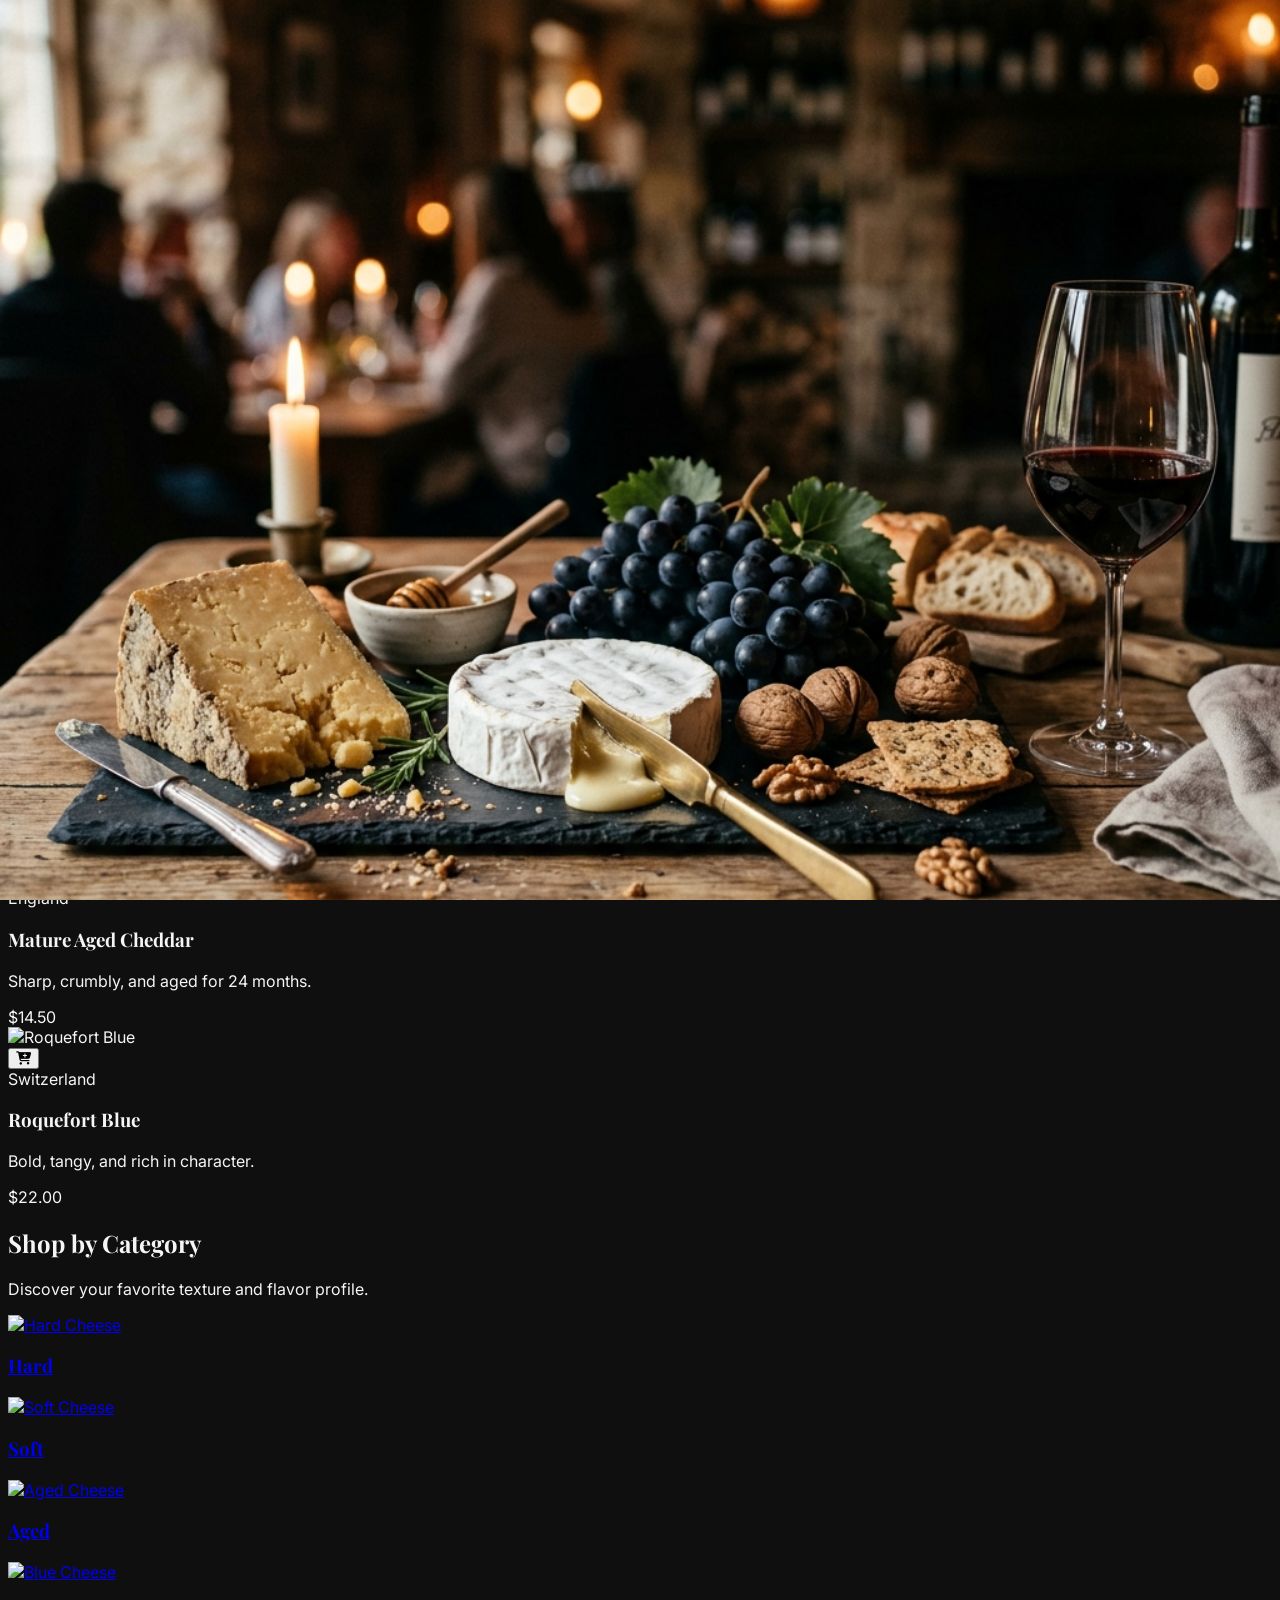
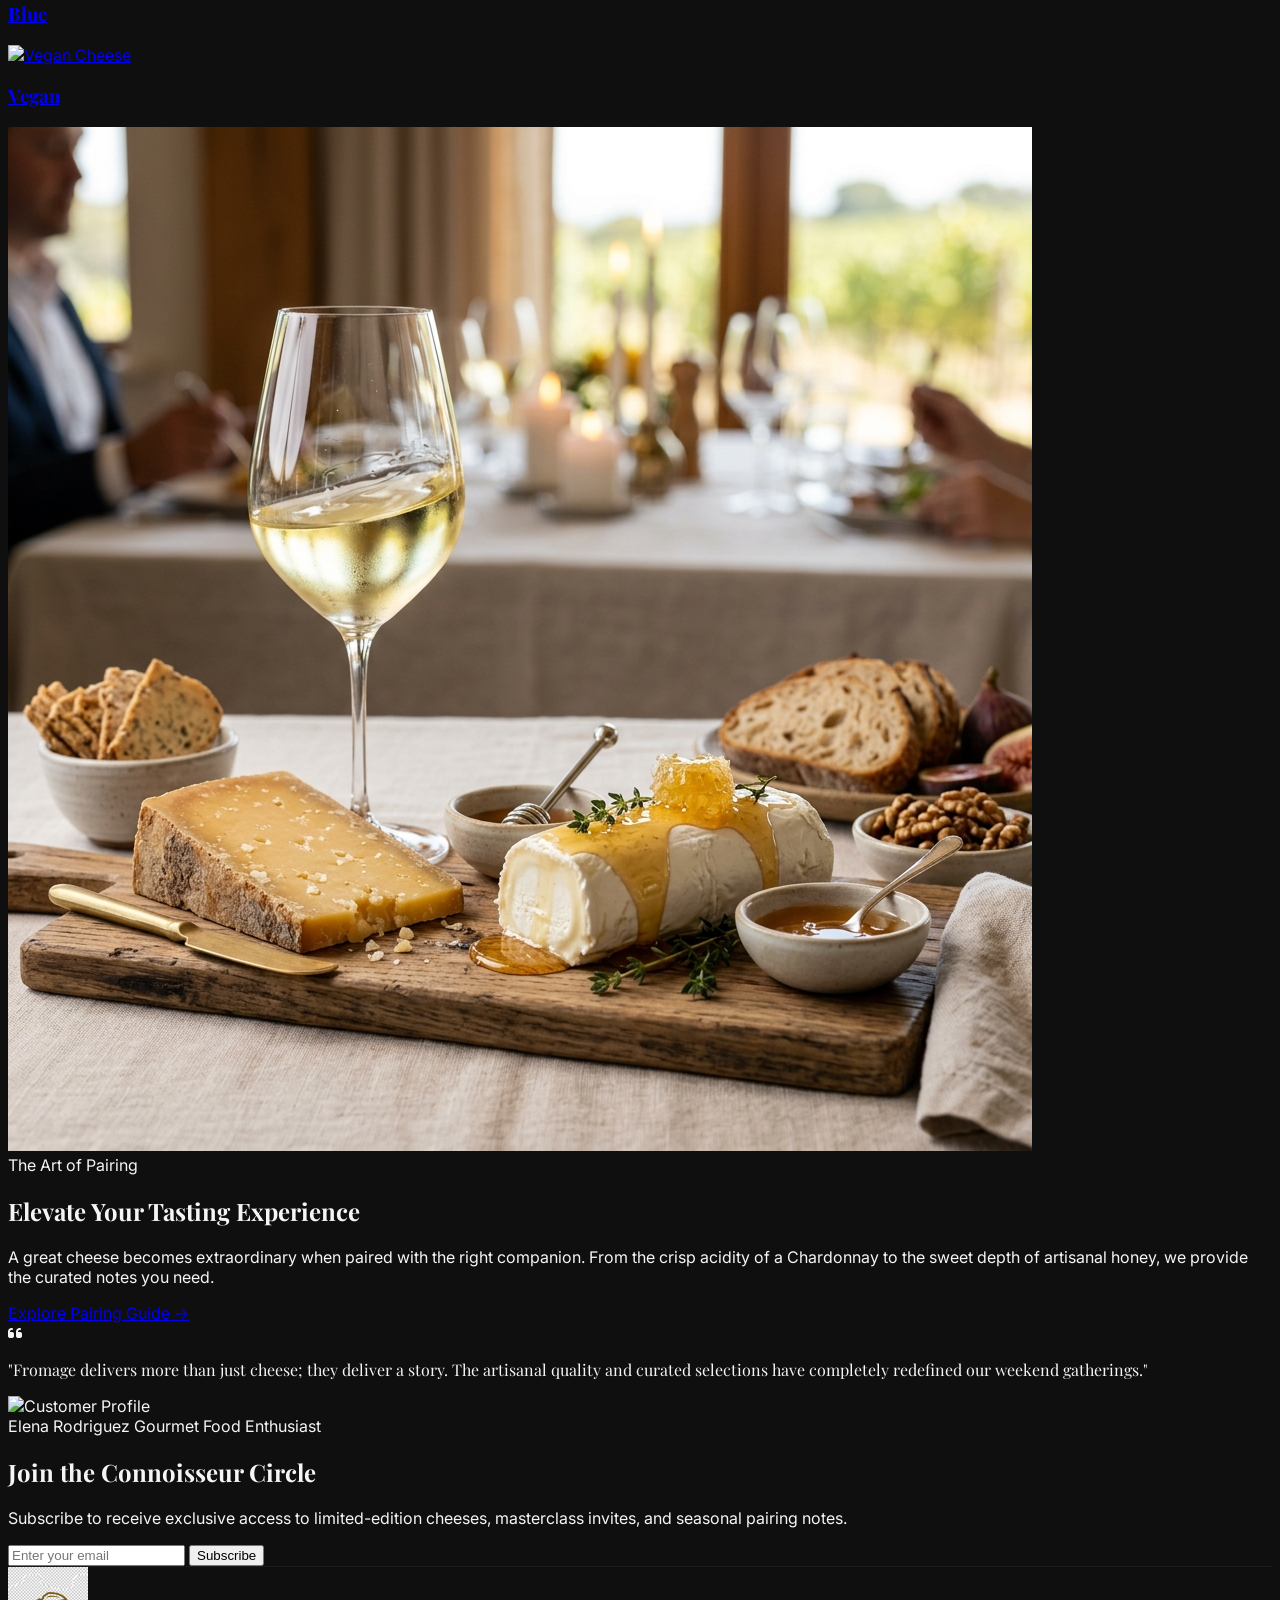
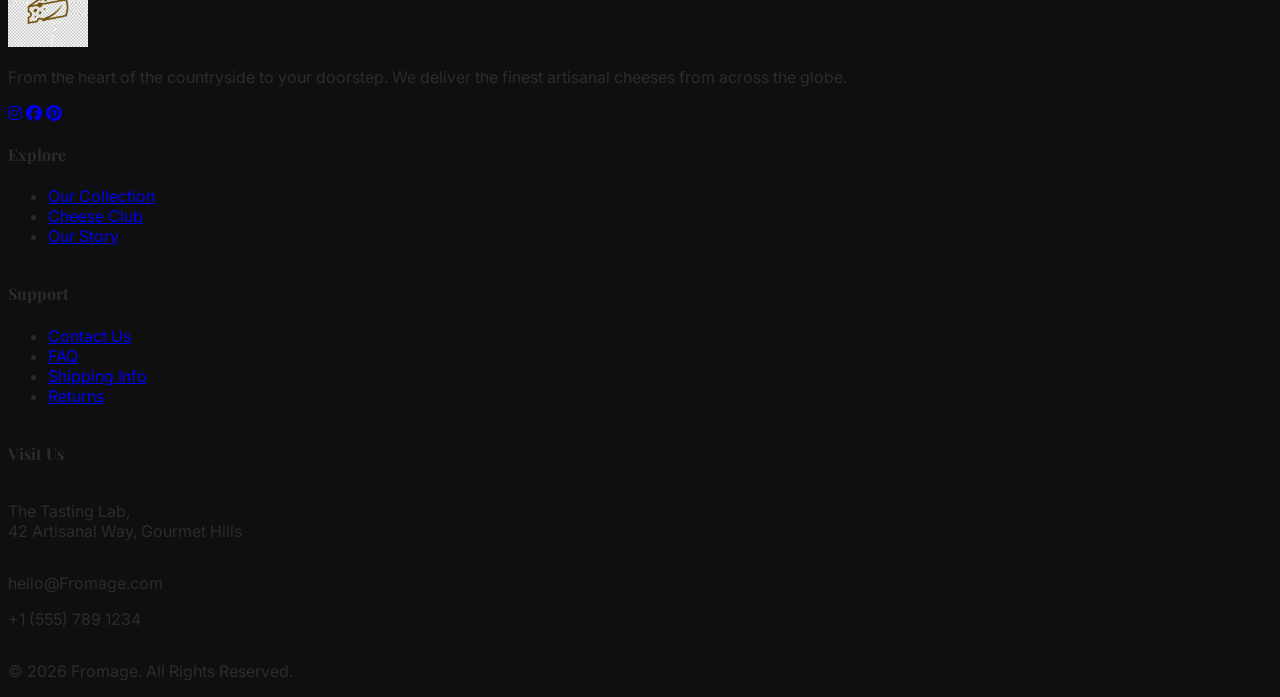
==== index.html @ 960e95ae "first commit" ====
<!DOCTYPE html>
<html lang="en" data-theme="dark" dir="ltr">

<head>
    <meta charset="UTF-8">
    <meta name="viewport" content="width=device-width, initial-scale=1.0">
    <title>Fromage | Artisanal Cheese & Curated Experience</title>
    <meta name="description"
        content="Discover the finest artisanal cheeses, curated subscriptions, and gourmet pairing guides at Fromage.">
    <!-- Tailwind CDN -->
    <script src="https://cdn.tailwindcss.com"></script>
    <script>
        tailwind.config = {
            darkMode: 'class',
            theme: {
                extend: {
                    colors: {
                        primary: '#D4A373',
                        secondary: '#F4A261',
                        accent: '#E9C46A',
                        darkBg: '#0F0F0F',
                        lightBg: '#FFF8F0',
                    }
                }
            }
        }
    </script>
    <!-- AOS Animation -->
    <link href="https://unpkg.com/aos@2.3.1/dist/aos.css" rel="stylesheet">
    <!-- Font Awesome -->
    <link rel="stylesheet" href="https://cdnjs.cloudflare.com/ajax/libs/font-awesome/6.4.0/css/all.min.css">
    <!-- Custom CSS -->
    <link rel="stylesheet" href="css/style.css">
</head>

<body class="transition-colors duration-300">

    <!-- Scroll to Top -->
    <button id="scroll-to-top" class="bg-primary text-white p-3 rounded-full shadow-lg hover-lift">
        <i class="fas fa-arrow-up"></i>
    </button>

    <!-- Header Section -->
    <header class="fixed w-full z-50 glass transition-all duration-300">
        <nav class="container mx-auto px-6 py-4 flex justify-between items-center">
            <!-- Logo -->
            <a href="index.html" class="flex items-center">
                <img src="img/icon_logo.png" alt="Fromage Logo" class="navbar-logo">
                <span class="navbar-brand-name">Fromage</span>
            </a>

            <!-- Desktop Navigation -->
            <ul id="desktop-nav"
                class="hidden lg:flex items-center space-x-8 text-sm font-medium uppercase tracking-widest">
                <li><a href="index.html" class="hover:text-primary transition-colors">Home 1</a></li>
                <li><a href="home2.html" class="hover:text-primary transition-colors">Home 2</a></li>
                <li><a href="about.html" class="hover:text-primary transition-colors">About</a></li>
                <li><a href="shop.html" class="hover:text-primary transition-colors">Shop</a></li>
                <li><a href="subscription.html" class="hover:text-primary transition-colors">Subscription</a></li>
                <li><a href="contact.html" class="hover:text-primary transition-colors">Contact</a></li>
                <li><a href="dashboard.html"
                        class="bg-primary text-white px-6 py-2 rounded-full font-bold hover:bg-primary-hover transition-all">Dashboard</a>
                </li>
            </ul>

            <!-- Icons/Toggles -->
            <div class="flex items-center space-x-6">
                <!-- RTL Toggle -->
                <button id="rtl-toggle" class="rtl-switch" title="Toggle RTL"><i class="fas fa-right-left"></i></button>

                <!-- Theme Toggle -->
                <button id="theme-toggle" class="text-xl hover:text-primary transition-colors">
                    <i class="fas fa-circle-half-stroke"></i>
                </button>

                <!-- Cart Icon -->
                <a href="cart.html" class="relative group">
                    <i class="fas fa-shopping-bag text-xl"></i>
                    <span
                        class="absolute -top-2 -right-2 bg-primary text-white text-[10px] w-4 h-4 flex items-center justify-center rounded-full">3</span>
                </a>

                <!-- Sign Up Button -->
                <a href="signup.html" class="hidden lg:block bg-primary text-white px-6 py-2 rounded-full font-bold hover:bg-primary-hover transition-all text-sm">Sign Up</a>

                <!-- Hamburger Menu (Tablet & Mobile) -->
                <button id="menu-btn" class="lg:hidden text-2xl">
                    <i class="fas fa-bars"></i>
                </button>
            </div>
        </nav>

        <!-- Mobile Menu (Drawer) -->
        <div id="mobile-menu"
            class="hidden lg:hidden fixed inset-y-0 right-0 w-64 glass z-50 p-10 flex flex-col space-y-6">
            <a href="index.html" class="text-lg font-medium hover:text-primary border-b border-white/10 pb-2">Home 1</a>
            <a href="home2.html" class="text-lg font-medium hover:text-primary border-b border-white/10 pb-2">Home 2</a>
            <a href="about.html" class="text-lg font-medium hover:text-primary border-b border-white/10 pb-2">About</a>
            <a href="shop.html" class="text-lg font-medium hover:text-primary border-b border-white/10 pb-2">Shop</a>
            <a href="subscription.html"
                class="text-lg font-medium hover:text-primary border-b border-white/10 pb-2">Subscription</a>
            <a href="dashboard.html"
                class="text-lg font-medium hover:text-primary border-b border-white/10 pb-2">Dashboard</a>
            <a href="contact.html"
                class="text-lg font-medium hover:text-primary border-b border-white/10 pb-2">Contact</a>
            <a href="login.html"
                class="text-lg font-medium hover:text-primary border-b border-white/10 pb-2">Account</a>
        </div>
    </header>

    <!-- Hero Section -->
    <section class="relative h-[110vh] flex items-center justify-center overflow-hidden">
        <div class="hero-slider absolute inset-0 z-0">
            <div class="hero-slide active" style="background-image: url('img/hero1.png');"></div>
            <div class="hero-slide" style="background-image: url('img/hero2.png');"></div>
            <div class="hero-slide" style="background-image: url('img/hero3.png');"></div>

            <div class="absolute inset-0 bg-black/40 z-10"></div>
            <div class="absolute inset-0 bg-gradient-to-b from-black/60 to-transparent z-20"></div>
        </div>

        <div class="container mx-auto px-6 relative z-10 text-center" data-aos="fade-up">
            <span class="text-primary uppercase tracking-[0.4em] font-bold mb-4 block">Gourmet Selection</span>
            <h1 class="text-5xl md:text-8xl font-serif font-bold text-white mb-6 leading-tight">Crafted
                Cheese.<br>Curated Experience.</h1>
            <p class="text-lg md:text-2xl text-gray-300 max-w-2xl mx-auto mb-10 italic">
                From the lush pastures of artisanal farms to your table. Experience cheese like never before.
            </p>
            <div class="flex flex-col sm:flex-row justify-center items-center space-y-4 sm:space-y-0 sm:space-x-6">
                <a href="shop.html"
                    class="bg-primary hover:bg-primary-hover text-white px-12 py-4 rounded-full font-bold transition-all hover-lift w-full sm:w-auto shadow-2xl">Shop
                    Collection</a>
                <a href="#featured"
                    class="border border-white/30 hover:bg-white/10 text-white px-12 py-4 rounded-full font-bold backdrop-blur-md transition-all hover-lift w-full sm:w-auto">Explore
                    Cheeses</a>
            </div>
        </div>
    </section>

    <!-- Featured Section -->
    <section id="featured" class="py-24">
        <div class="container mx-auto px-6">
            <div class="flex flex-col md:flex-row justify-between items-end mb-12" data-aos="fade-up">
                <div>
                    <h2 class="text-4xl md:text-5xl font-serif font-bold mb-4">The Selection</h2>
                    <p class="text-gray-400 max-w-md">Our master cheesemakers' top recommendations for this season.</p>
                </div>
                <a href="shop.html" class="text-primary font-bold hover:underline mt-4 md:mt-0">View all items →</a>
            </div>

            <div class="grid grid-cols-1 md:grid-cols-2 lg:grid-cols-3 gap-10">
                <!-- Card 1 -->
                <div class="group" data-aos="fade-up" data-aos-delay="100">
                    <div class="relative overflow-hidden rounded-2xl aspect-[4/5] mb-6 img-zoom">
                        <img src="https://images.pexels.com/photos/6660064/pexels-photo-6660064.jpeg"
                            alt="Triple Cream Brie" class="w-full h-full object-cover">
                        <div
                            class="absolute top-4 left-4 bg-primary text-white text-xs font-bold px-3 py-1 rounded-full">
                            New</div>
                        <div
                            class="absolute bottom-4 right-4 translate-y-20 opacity-0 group-hover:translate-y-0 group-hover:opacity-100 transition-all">
                            <button
                                class="bg-white text-darkBg p-4 rounded-full hover:bg-primary hover:text-white transition-colors">
                                <i class="fas fa-cart-plus"></i>
                            </button>
                        </div>
                    </div>
                    <div>
                        <span class="text-primary text-sm font-semibold uppercase tracking-widest">France</span>
                        <h3 class="text-xl font-serif font-bold mt-1">Triple Cream Brie</h3>
                        <p class="text-gray-500 text-sm mb-4">Buttery, velvety, and incredibly smooth.</p>
                        <span class="text-2xl font-bold text-primary">$18.00</span>
                    </div>
                </div>

                <!-- Card 2 -->
                <div class="group" data-aos="fade-up" data-aos-delay="200">
                    <div class="relative overflow-hidden rounded-2xl aspect-[4/5] mb-6 img-zoom">
                        <img src="https://images.pexels.com/photos/36791070/pexels-photo-36791070.jpeg"
                            alt="Mature Aged Cheddar" class="w-full h-full object-cover">
                        <div
                            class="absolute bottom-4 right-4 translate-y-20 opacity-0 group-hover:translate-y-0 group-hover:opacity-100 transition-all">
                            <button
                                class="bg-white text-darkBg p-4 rounded-full hover:bg-primary hover:text-white transition-colors">
                                <i class="fas fa-cart-plus"></i>
                            </button>
                        </div>
                    </div>
                    <div>
                        <span class="text-primary text-sm font-semibold uppercase tracking-widest">England</span>
                        <h3 class="text-xl font-serif font-bold mt-1">Mature Aged Cheddar</h3>
                        <p class="text-gray-500 text-sm mb-4">Sharp, crumbly, and aged for 24 months.</p>
                        <span class="text-2xl font-bold text-primary">$14.50</span>
                    </div>
                </div>

                <!-- Card 3 -->
                <div class="group" data-aos="fade-up" data-aos-delay="300">
                    <div class="relative overflow-hidden rounded-2xl aspect-[4/5] mb-6 img-zoom">
                        <img src="https://images.pexels.com/photos/4187779/pexels-photo-4187779.jpeg"
                            alt="Roquefort Blue" class="w-full h-full object-cover">
                        <div
                            class="absolute bottom-4 right-4 translate-y-20 opacity-0 group-hover:translate-y-0 group-hover:opacity-100 transition-all">
                            <button
                                class="bg-white text-darkBg p-4 rounded-full hover:bg-primary hover:text-white transition-colors">
                                <i class="fas fa-cart-plus"></i>
                            </button>
                        </div>
                    </div>
                    <div>
                        <span class="text-primary text-sm font-semibold uppercase tracking-widest">Switzerland</span>
                        <h3 class="text-xl font-serif font-bold mt-1">Roquefort Blue</h3>
                        <p class="text-gray-500 text-sm mb-4">Bold, tangy, and rich in character.</p>
                        <span class="text-2xl font-bold text-primary">$22.00</span>
                    </div>
                </div>
            </div>
        </div>
    </section>

    <!-- Categories Section -->
    <section class="py-24 bg-white/5">
        <div class="container mx-auto px-6 text-center mb-16" data-aos="fade-up">
            <h2 class="text-4xl md:text-5xl font-serif font-bold mb-4">Shop by Category</h2>
            <p class="text-gray-400">Discover your favorite texture and flavor profile.</p>
        </div>

        <div class="grid grid-cols-2 md:grid-cols-3 lg:grid-cols-5 gap-4 px-4">
            <a href="shop.html?cat=hard" class="group relative block aspect-[3/4] overflow-hidden rounded-xl"
                data-aos="zoom-in" data-aos-delay="100">
                <img src="https://images.pexels.com/photos/9494774/pexels-photo-9494774.jpeg" alt="Hard Cheese"
                    class="w-full h-full object-cover transition-transform duration-700 group-hover:scale-110">
                <div
                    class="absolute inset-0 bg-black/40 group-hover:bg-black/20 transition-all flex items-center justify-center">
                    <h3 class="text-white text-2xl font-serif font-bold">Hard</h3>
                </div>
            </a>
            <a href="shop.html?cat=soft" class="group relative block aspect-[3/4] overflow-hidden rounded-xl"
                data-aos="zoom-in" data-aos-delay="200">
                <img src="https://images.pexels.com/photos/33729074/pexels-photo-33729074.jpeg" alt="Soft Cheese"
                    class="w-full h-full object-cover transition-transform duration-700 group-hover:scale-110">
                <div
                    class="absolute inset-0 bg-black/40 group-hover:bg-black/20 transition-all flex items-center justify-center">
                    <h3 class="text-white text-2xl font-serif font-bold">Soft</h3>
                </div>
            </a>
            <a href="shop.html?cat=aged" class="group relative block aspect-[3/4] overflow-hidden rounded-xl"
                data-aos="zoom-in" data-aos-delay="300">
                <img src="https://images.pexels.com/photos/5472002/pexels-photo-5472002.jpeg" alt="Aged Cheese"
                    class="w-full h-full object-cover transition-transform duration-700 group-hover:scale-110">
                <div
                    class="absolute inset-0 bg-black/40 group-hover:bg-black/20 transition-all flex items-center justify-center">
                    <h3 class="text-white text-2xl font-serif font-bold">Aged</h3>
                </div>
            </a>
            <a href="shop.html?cat=blue" class="group relative block aspect-[3/4] overflow-hidden rounded-xl"
                data-aos="zoom-in" data-aos-delay="400">
                <img src="https://images.pexels.com/photos/4109943/pexels-photo-4109943.jpeg" alt="Blue Cheese"
                    class="w-full h-full object-cover transition-transform duration-700 group-hover:scale-110">
                <div
                    class="absolute inset-0 bg-black/40 group-hover:bg-black/20 transition-all flex items-center justify-center">
                    <h3 class="text-white text-2xl font-serif font-bold">Blue</h3>
                </div>
            </a>
            <a href="shop.html?cat=vegan" class="group relative block aspect-[3/4] overflow-hidden rounded-xl"
                data-aos="zoom-in" data-aos-delay="500">
                <img src="https://images.pexels.com/photos/4109958/pexels-photo-4109958.jpeg" alt="Vegan Cheese"
                    class="w-full h-full object-cover transition-transform duration-700 group-hover:scale-110">
                <div
                    class="absolute inset-0 bg-black/40 group-hover:bg-black/20 transition-all flex items-center justify-center">
                    <h3 class="text-white text-2xl font-serif font-bold">Vegan</h3>
                </div>
            </a>
        </div>
    </section>

    <!-- Featured Pairings Section -->
    <section class="py-32 overflow-hidden bg-darkBg">
        <div class="container mx-auto px-6">
            <div class="flex flex-col lg:flex-row items-center gap-16">
                <div class="w-full lg:w-1/2 order-2 lg:order-1" data-aos="fade-right">
                    <img src="img/pairing.png" alt="Wine and Cheese Pairing" class="rounded-3xl shadow-2xl hover-lift">
                </div>
                <div class="w-full lg:w-1/2 order-1 lg:order-2" data-aos="fade-left">
                    <span class="text-primary uppercase tracking-[0.4em] font-bold mb-4 block">The Art of Pairing</span>
                    <h2 class="text-4xl md:text-6xl font-serif font-bold mb-8 leading-tight">Elevate Your Tasting
                        Experience</h2>
                    <p class="text-gray-400 text-lg mb-10 italic">A great cheese becomes extraordinary when paired with
                        the right companion. From the crisp acidity of a Chardonnay to the sweet depth of artisanal
                        honey, we provide the curated notes you need.</p>
                    <a href="blog.html"
                        class="inline-block border-b-2 border-primary pb-2 text-primary font-bold hover:tracking-widest transition-all">Explore
                        Pairing Guide →</a>
                </div>
            </div>
        </div>
    </section>

    <!-- Testimonials Section -->
    <section class="py-24 bg-white/5">
        <div class="container mx-auto px-6 text-center">
            <div class="max-w-4xl mx-auto" data-aos="fade-up">
                <i class="fas fa-quote-left text-primary text-5xl mb-8"></i>
                <p class="text-2xl md:text-4xl font-serif italic mb-10 leading-relaxed">
                    "Fromage delivers more than just cheese; they deliver a story. The artisanal quality and curated
                    selections have completely redefined our weekend gatherings."
                </p>
                <div class="flex flex-col items-center">
                    <div class="w-16 h-16 rounded-full overflow-hidden mb-4 border-2 border-primary">
                        <img src="https://images.unsplash.com/photo-1580489944761-15a19d654956?q=80&w=1961&auto=format&fit=crop"
                            alt="Customer Profile">
                    </div>
                    <span class="font-bold text-lg uppercase tracking-widest text-primary">Elena Rodriguez</span>
                    <span class="text-gray-500 text-sm">Gourmet Food Enthusiast</span>
                </div>
            </div>
        </div>
    </section>

    <!-- Newsletter Section -->
    <section class="py-32 relative overflow-hidden">
        <div class="absolute inset-0 bg-primary/10"></div>
        <div class="container mx-auto px-6 relative z-10 text-center" data-aos="zoom-in">
            <h2 class="text-4xl md:text-5xl font-serif font-bold mb-6">Join the Connoisseur Circle</h2>
            <p class="text-gray-400 mb-10 max-w-xl mx-auto">Subscribe to receive exclusive access to limited-edition
                cheeses, masterclass invites, and seasonal pairing notes.</p>
            <form class="flex flex-col sm:flex-row gap-4 max-w-md mx-auto">
                <input type="email" placeholder="Enter your email"
                    class="flex-grow bg-white/5 border border-white/20 rounded-full px-8 py-4 outline-none focus:border-primary transition-colors">
                <button type="submit"
                    class="bg-primary hover:bg-primary-hover text-white px-10 py-4 rounded-full font-bold transition-all hover-lift">Subscribe</button>
            </form>
        </div>
    </section>

    <!-- Footer -->
    <footer class="py-20 text-current">
        <div class="container mx-auto px-6 text-current">
            <div class="grid grid-cols-1 md:grid-cols-2 lg:grid-cols-4 gap-12 mb-20 text-center lg:text-left">
                <div class="flex flex-col items-center lg:items-start text-left">
                    <div class="mb-6">
                        <img src="img/icon_logo.png" alt="Fromage Logo" class="footer-logo mb-0">
                    </div>
                    <p class="text-gray-400 mb-8 max-w-sm">From the heart of the countryside to your doorstep. We
                        deliver the finest artisanal cheeses from across the globe.</p>
                    <div class="flex justify-center lg:justify-start space-x-6 text-xl">
                        <a href="#" class="hover:text-primary transition-colors"><i class="fab fa-instagram"></i></a>
                        <a href="#" class="hover:text-primary transition-colors"><i class="fab fa-facebook"></i></a>
                        <a href="#" class="hover:text-primary transition-colors"><i class="fab fa-pinterest"></i></a>
                    </div>
                </div>
                <div>
                    <h4 class="font-bold uppercase tracking-widest mb-6">Explore</h4>
                    <ul class="space-y-4 text-gray-400">
                        <li><a href="shop.html" class="hover:text-primary transition-colors">Our Collection</a></li>
                        <li><a href="subscription.html" class="hover:text-primary transition-colors">Cheese Club</a>
                        </li>
                        <li><a href="about.html" class="hover:text-primary transition-colors">Our Story</a></li>
                    </ul>
                </div>
                <div>
                    <h4 class="font-bold uppercase tracking-widest mb-6">Support</h4>
                    <ul class="space-y-4 text-gray-400">
                        <li><a href="contact.html" class="hover:text-primary transition-colors">Contact Us</a></li>
                        <li><a href="contact.html#faq" class="hover:text-primary transition-colors">FAQ</a></li>
                        <li><a href="#" class="hover:text-primary transition-colors">Shipping Info</a></li>
                        <li><a href="#" class="hover:text-primary transition-colors">Returns</a></li>
                    </ul>
                </div>
                <div>
                    <h4 class="font-bold uppercase tracking-widest mb-6">Visit Us</h4>
                    <p class="text-gray-400 mb-4 italic">The Tasting Lab,<br>42 Artisanal Way, Gourmet Hills</p>
                    <p class="text-primary font-bold">hello@Fromage.com</p>
                    <p class="text-gray-400">+1 (555) 789 1234</p>
                </div>
            </div>
            <div
                class="border-t border-white/5 pt-10 flex flex-col md:flex-row justify-between items-center text-sm text-gray-500 text-center">
                <p>&copy; 2026 Fromage. All Rights Reserved.</p>
            </div>
        </div>
    </footer>

    <!-- Scripts -->
    <script src="https://unpkg.com/aos@2.3.1/dist/aos.js"></script>
    <script src="js/script.js"></script>
</body>

</html>
---- css/style.css ----
@import url('https://fonts.googleapis.com/css2?family=Inter:wght@300;400;500;600;700&family=Playfair+Display:ital,wght@0,400;0,500;0,600;0,700;1,400&display=swap');

:root {
    --primary: #D4A373;
    --primary-hover: #C19262;
    --secondary: #F4A261;
    --accent: #E9C46A;
    --bg-light: #FFF8F0;
    --bg-dark: #0F0F0F;
    --card-light: #FFFFFF;
    --card-dark: #1C1C1C;
    --text-light: #2C2C2C;
    --text-dark: #F5F5F5;
    --transition: all 0.3s cubic-bezier(0.4, 0, 0.2, 1);
}

[data-theme="dark"] {
    --bg-current: var(--bg-dark);
    --card-current: var(--card-dark);
    --text-current: var(--text-dark);
}

[data-theme="light"] {
    --bg-current: var(--bg-light);
    --card-current: var(--card-light);
    --text-current: var(--text-light);
}

body {
    font-family: 'Inter', sans-serif;
    background-color: var(--bg-current);
    color: var(--text-current);
    transition: var(--transition);
    overflow-x: hidden;
}

h1, h2, h3, h4, .font-serif {
    font-family: 'Playfair Display', serif;
}

/* Glassmorphism Classes */
.glass {
    background: rgba(255, 255, 255, 0.05);
    backdrop-filter: blur(8px);
    -webkit-backdrop-filter: blur(8px);
    border: 1px solid rgba(255, 255, 255, 0.1);
}

[data-theme="light"] .glass {
    background: rgba(255, 248, 240, 0.7);
    border: 1px solid rgba(212, 163, 115, 0.2);
}

/* RTL Support */
[dir="rtl"] {
    direction: rtl;
    text-align: right;
}

/* Animations & Transitions */
.hover-lift {
    transition: var(--transition);
}
.hover-lift:hover {
    transform: translateY(-8px);
    box-shadow: 0 10px 30px -10px rgba(212, 163, 115, 0.3);
}

.img-zoom {
    overflow: hidden;
}
.img-zoom img {
    transition: transform 0.6s ease;
}
.img-zoom:hover img {
    transform: scale(1.1);
}

/* Custom Scrollbar */
::-webkit-scrollbar {
    width: 8px;
}
::-webkit-scrollbar-track {
    background: var(--bg-current);
}
::-webkit-scrollbar-thumb {
    background: var(--primary);
    border-radius: 4px;
}

/* Scroll to top */
#scroll-to-top {
    position: fixed;
    bottom: 20px;
    right: 20px;
    opacity: 0;
    visibility: hidden;
    transition: var(--transition);
    z-index: 50;
}
#scroll-to-top.show {
    opacity: 1;
    visibility: visible;
}

/* Sub-nav mobile logic */
@media (max-width: 1024px) {
    #desktop-nav {
        display: none;
    }
}

/* RTL Specific Switcher */
.rtl-switch {
    width: 40px;
    height: 40px;
    display: flex;
    align-items: center;
    justify-content: center;
    border-radius: 50%;
    background: rgba(255, 255, 255, 0.05);
    border: 1px solid rgba(255, 255, 255, 0.1);
    color: var(--text-current);
    cursor: pointer;
    transition: var(--transition);
}
.rtl-switch:hover {
    border-color: var(--primary);
    color: var(--primary);
    background: rgba(212, 163, 115, 0.1);
}

/* Overlay for Mobile Menu */
.mobile-overlay {
    position: fixed;
    top: 0;
    left: 0;
    width: 100%;
    height: 100%;
    background: rgba(0,0,0,0.5);
    display: none;
    z-index: 40;
}
.mobile-overlay.active {
    display: block;
}


/* Logo Styling */
.navbar-logo, .footer-logo {
    height: 65px;
    width: auto;
    object-fit: contain;
}

/* Brand Name Styling */
.navbar-brand-name {
    font-family: 'Playfair Display', serif;
    font-weight: 700; /* Max available weight for Playfair Display */
    color: var(--primary);
    font-size: 1.8rem;
    margin-left: 0.75rem;
    letter-spacing: 0.01em;
    display: inline-block;
    transition: var(--transition);
}

@media (max-width: 640px) {
    .navbar-brand-name {
        font-size: 1.4rem;
        margin-left: 0.5rem;
    }
}

.footer-logo {
    height: 80px;
}

/* Global Alignment Fixes */
.grid-balance {
    display: flex;
    flex-direction: column;
    height: 100%;
}

.grid-balance > *:last-child {
    margin-top: auto;
}

/* Theme-Aware Footer */
footer {
    transition: var(--transition);
}

footer .grid > div {
    display: flex !important;
    flex-direction: column !important;
    height: 100% !important;
}

footer .grid > div > *:last-child {
    margin-top: auto !important;
}

[data-theme="light"] footer {
    background-color: #F9F4EF !important;
    color: #1A1A1A !important;
    border-top: 1px solid rgba(0,0,0,0.05) !important;
}

[data-theme="light"] footer p,
[data-theme="light"] footer a {
    color: #4A4A4A !important;
}

[data-theme="light"] footer a:hover {
    color: var(--primary) !important;
}

[data-theme="dark"] footer {
    background-color: var(--bg-dark) !important;
    color: var(--text-light) !important;
    border-top: 1px solid rgba(255,255,255,0.05) !important;
}


/* Hero Slider Styling */
.hero-slider {
    width: 100%;
    height: 100%;
}

.hero-slide {
    position: absolute;
    inset: 0;
    background-size: cover;
    background-position: center;
    background-repeat: no-repeat;
    opacity: 0;
    transition: opacity 1.5s ease-in-out, transform 8s linear;
    transform: scale(1.1);
}

.hero-slide.active {
    opacity: 1;
    transform: scale(1);
    z-index: 1;
}

@media (max-width: 768px) {
    .hero-slide {
        background-attachment: scroll; /* Fix for some mobile issues */
    }
}
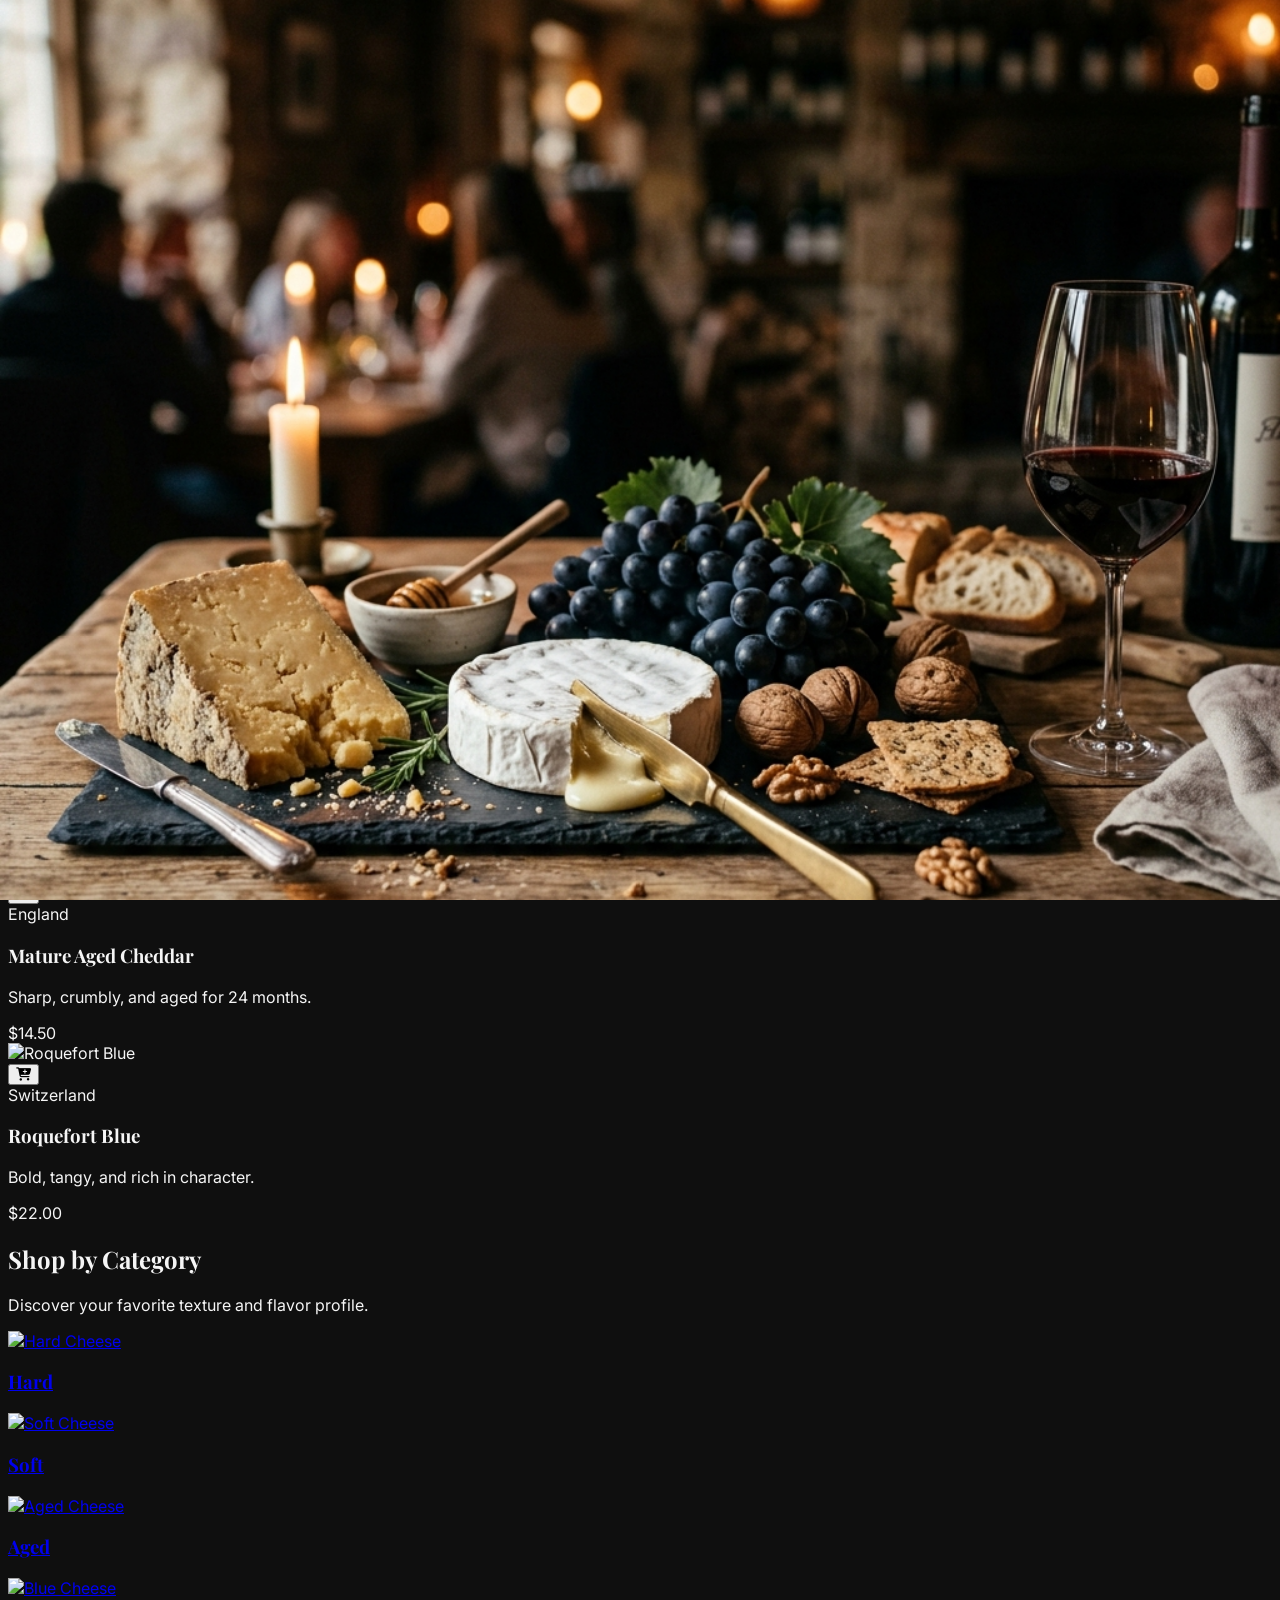
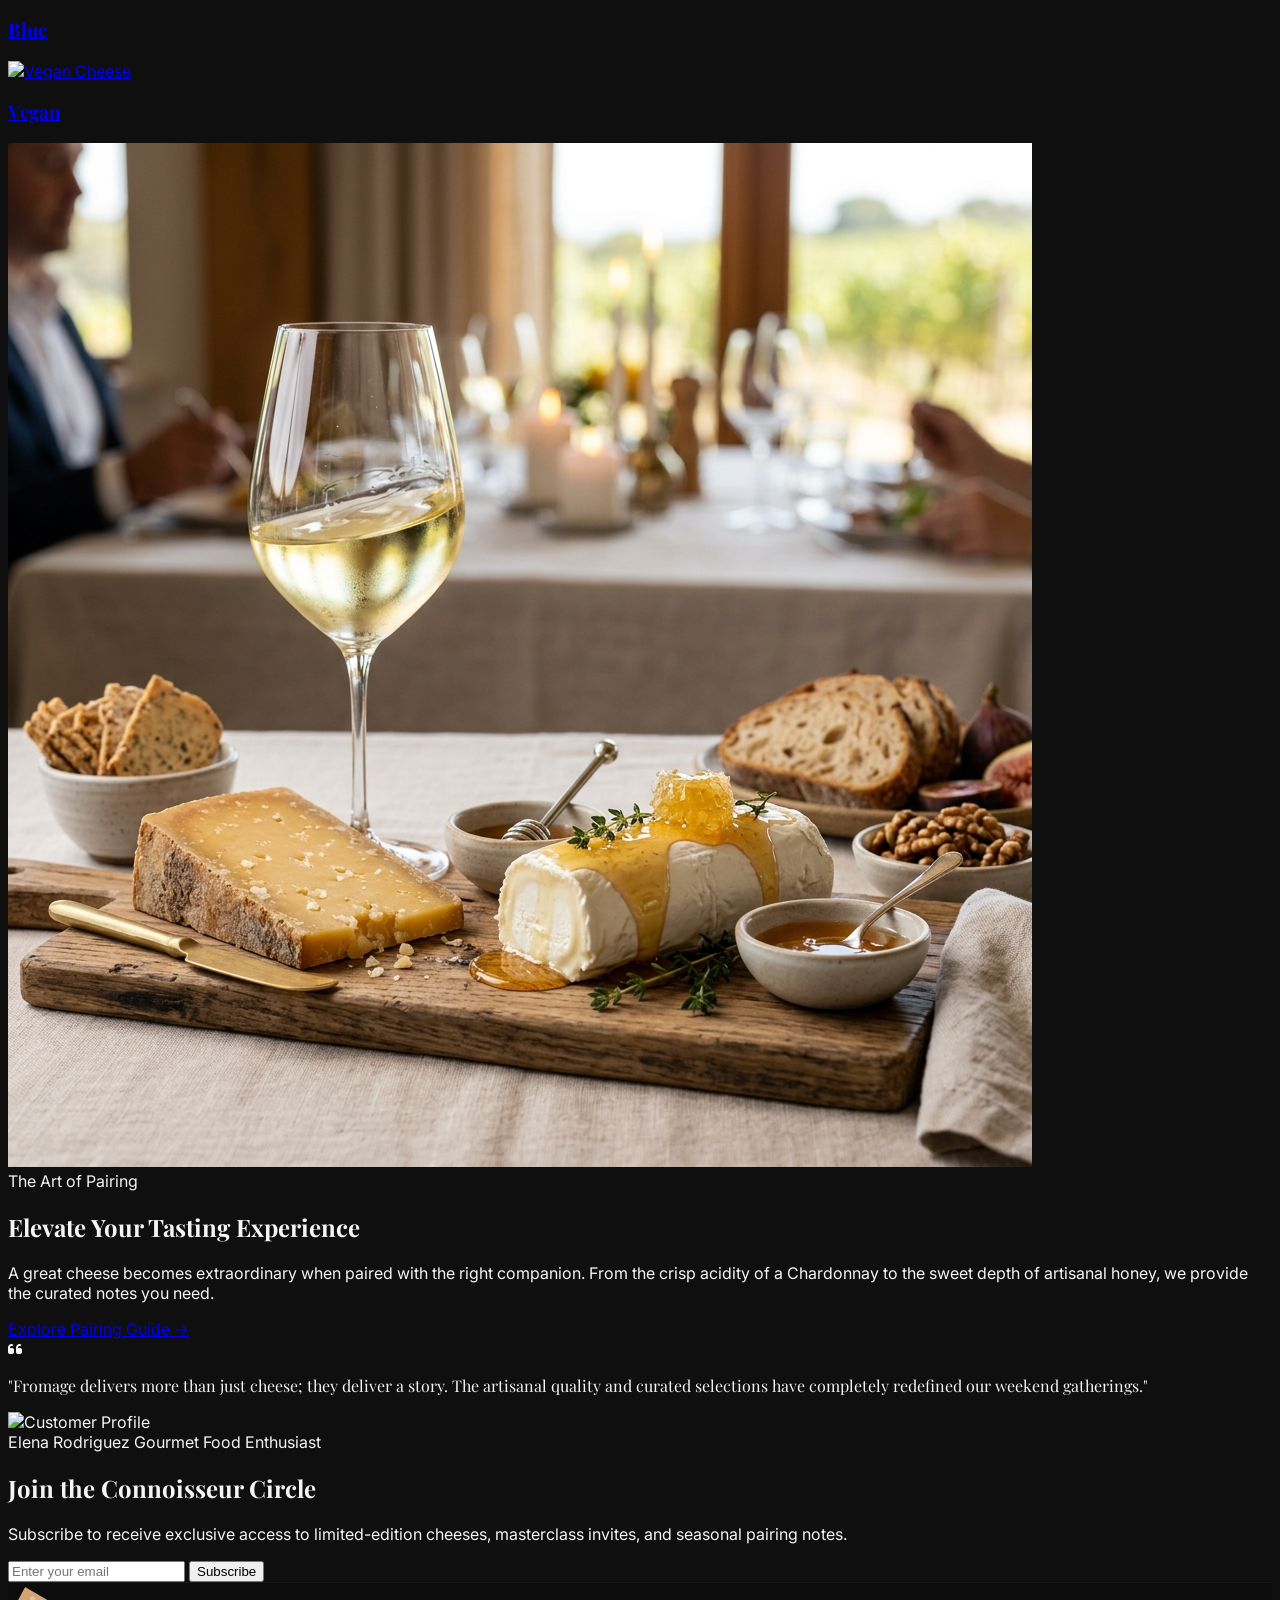
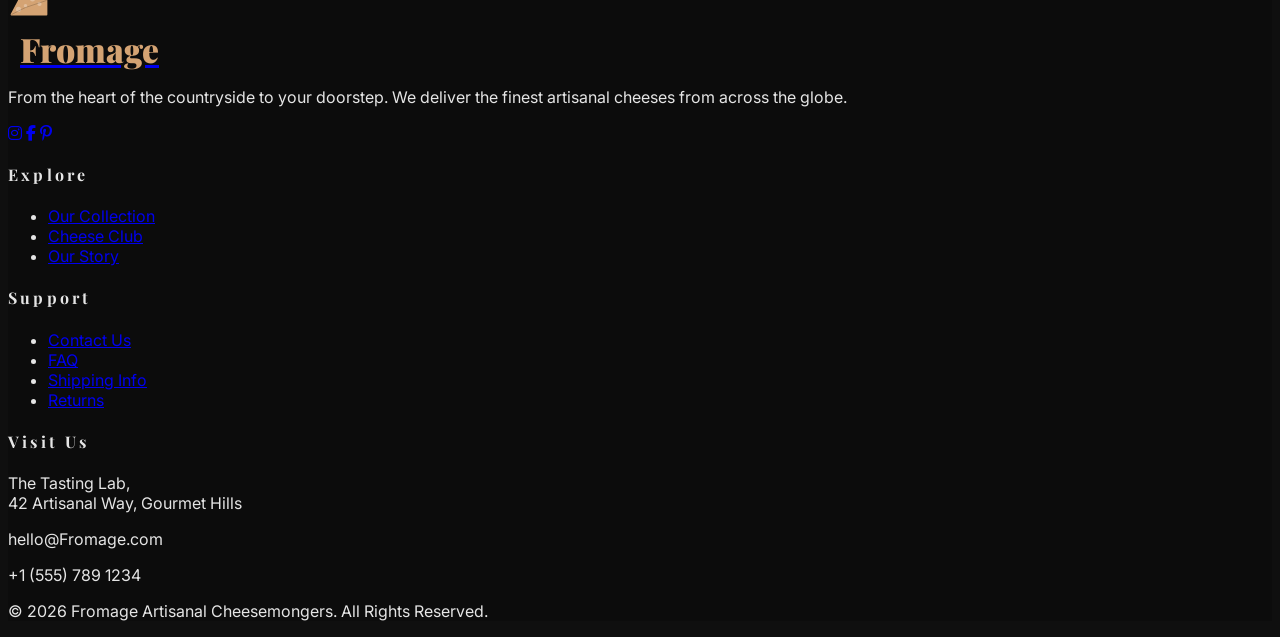
==== commit 8b83bad4: "changes" ====
--- a/index.html
+++ b/index.html
@@ -29,6 +29,8 @@
     <link href="https://unpkg.com/aos@2.3.1/dist/aos.css" rel="stylesheet">
     <!-- Font Awesome -->
     <link rel="stylesheet" href="https://cdnjs.cloudflare.com/ajax/libs/font-awesome/6.4.0/css/all.min.css">
+    <!-- Favicon -->
+    <link rel="icon" type="image/png" href="img/logo_primary.svg">
     <!-- Custom CSS -->
     <link rel="stylesheet" href="css/style.css">
 </head>
@@ -42,17 +44,17 @@
 
     <!-- Header Section -->
     <header class="fixed w-full z-50 glass transition-all duration-300">
-        <nav class="container mx-auto px-6 py-4 flex justify-between items-center">
+        <nav class="container mx-auto px-6 py-3 flex justify-between items-center">
             <!-- Logo -->
-            <a href="index.html" class="flex items-center">
-                <img src="img/icon_logo.png" alt="Fromage Logo" class="navbar-logo">
-                <span class="navbar-brand-name">Fromage</span>
-            </a>
+            <a href="index.html" class="flex items-center group">
+                                <img src="img/logo_primary.svg" alt="Fromage Logo" class="navbar-logo">
+                                <span class="navbar-brand-name">Fromage</span>
+                            </a>
 
             <!-- Desktop Navigation -->
             <ul id="desktop-nav"
                 class="hidden lg:flex items-center space-x-8 text-sm font-medium uppercase tracking-widest">
-                <li><a href="index.html" class="hover:text-primary transition-colors">Home 1</a></li>
+                <li><a href="index.html" class="nav-link-active hover:text-primary transition-colors">Home 1</a></li>
                 <li><a href="home2.html" class="hover:text-primary transition-colors">Home 2</a></li>
                 <li><a href="about.html" class="hover:text-primary transition-colors">About</a></li>
                 <li><a href="shop.html" class="hover:text-primary transition-colors">Shop</a></li>
@@ -109,7 +111,7 @@
     </header>
 
     <!-- Hero Section -->
-    <section class="relative h-[110vh] flex items-center justify-center overflow-hidden">
+    <section class="relative h-[100vh] flex items-center justify-center overflow-hidden">
         <div class="hero-slider absolute inset-0 z-0">
             <div class="hero-slide active" style="background-image: url('img/hero1.png');"></div>
             <div class="hero-slide" style="background-image: url('img/hero2.png');"></div>
@@ -121,9 +123,9 @@
 
         <div class="container mx-auto px-6 relative z-10 text-center" data-aos="fade-up">
             <span class="text-primary uppercase tracking-[0.4em] font-bold mb-4 block">Gourmet Selection</span>
-            <h1 class="text-5xl md:text-8xl font-serif font-bold text-white mb-6 leading-tight">Crafted
+            <h1 class="text-5xl md:text-8xl font-serif font-bold text-white mb-4 leading-tight">Crafted
                 Cheese.<br>Curated Experience.</h1>
-            <p class="text-lg md:text-2xl text-gray-300 max-w-2xl mx-auto mb-10 italic">
+            <p class="text-lg md:text-2xl text-gray-300 max-w-2xl mx-auto mb-6 italic">
                 From the lush pastures of artisanal farms to your table. Experience cheese like never before.
             </p>
             <div class="flex flex-col sm:flex-row justify-center items-center space-y-4 sm:space-y-0 sm:space-x-6">
@@ -138,9 +140,9 @@
     </section>
 
     <!-- Featured Section -->
-    <section id="featured" class="py-24">
+    <section id="featured" class="py-10">
         <div class="container mx-auto px-6">
-            <div class="flex flex-col md:flex-row justify-between items-end mb-12" data-aos="fade-up">
+            <div class="flex flex-col md:flex-row justify-between items-end mb-8" data-aos="fade-up">
                 <div>
                     <h2 class="text-4xl md:text-5xl font-serif font-bold mb-4">The Selection</h2>
                     <p class="text-gray-400 max-w-md">Our master cheesemakers' top recommendations for this season.</p>
@@ -148,10 +150,10 @@
                 <a href="shop.html" class="text-primary font-bold hover:underline mt-4 md:mt-0">View all items →</a>
             </div>
 
-            <div class="grid grid-cols-1 md:grid-cols-2 lg:grid-cols-3 gap-10">
+            <div class="grid grid-cols-1 md:grid-cols-2 lg:grid-cols-3 gap-6">
                 <!-- Card 1 -->
                 <div class="group" data-aos="fade-up" data-aos-delay="100">
-                    <div class="relative overflow-hidden rounded-2xl aspect-[4/5] mb-6 img-zoom">
+                    <div class="relative overflow-hidden rounded-2xl aspect-[4/5] mb-4 img-zoom">
                         <img src="https://images.pexels.com/photos/6660064/pexels-photo-6660064.jpeg"
                             alt="Triple Cream Brie" class="w-full h-full object-cover">
                         <div
@@ -175,7 +177,7 @@
 
                 <!-- Card 2 -->
                 <div class="group" data-aos="fade-up" data-aos-delay="200">
-                    <div class="relative overflow-hidden rounded-2xl aspect-[4/5] mb-6 img-zoom">
+                    <div class="relative overflow-hidden rounded-2xl aspect-[4/5] mb-4 img-zoom">
                         <img src="https://images.pexels.com/photos/36791070/pexels-photo-36791070.jpeg"
                             alt="Mature Aged Cheddar" class="w-full h-full object-cover">
                         <div
@@ -196,7 +198,7 @@
 
                 <!-- Card 3 -->
                 <div class="group" data-aos="fade-up" data-aos-delay="300">
-                    <div class="relative overflow-hidden rounded-2xl aspect-[4/5] mb-6 img-zoom">
+                    <div class="relative overflow-hidden rounded-2xl aspect-[4/5] mb-4 img-zoom">
                         <img src="https://images.pexels.com/photos/4187779/pexels-photo-4187779.jpeg"
                             alt="Roquefort Blue" class="w-full h-full object-cover">
                         <div
@@ -219,8 +221,8 @@
     </section>
 
     <!-- Categories Section -->
-    <section class="py-24 bg-white/5">
-        <div class="container mx-auto px-6 text-center mb-16" data-aos="fade-up">
+    <section class="py-10 bg-white/5">
+        <div class="container mx-auto px-6 text-center mb-6" data-aos="fade-up">
             <h2 class="text-4xl md:text-5xl font-serif font-bold mb-4">Shop by Category</h2>
             <p class="text-gray-400">Discover your favorite texture and flavor profile.</p>
         </div>
@@ -275,17 +277,17 @@
     </section>
 
     <!-- Featured Pairings Section -->
-    <section class="py-32 overflow-hidden bg-darkBg">
+    <section class="py-10 overflow-hidden bg-darkBg">
         <div class="container mx-auto px-6">
-            <div class="flex flex-col lg:flex-row items-center gap-16">
+            <div class="flex flex-col lg:flex-row items-center gap-10">
                 <div class="w-full lg:w-1/2 order-2 lg:order-1" data-aos="fade-right">
                     <img src="img/pairing.png" alt="Wine and Cheese Pairing" class="rounded-3xl shadow-2xl hover-lift">
                 </div>
                 <div class="w-full lg:w-1/2 order-1 lg:order-2" data-aos="fade-left">
                     <span class="text-primary uppercase tracking-[0.4em] font-bold mb-4 block">The Art of Pairing</span>
-                    <h2 class="text-4xl md:text-6xl font-serif font-bold mb-8 leading-tight">Elevate Your Tasting
+                    <h2 class="text-4xl md:text-6xl font-serif font-bold mb-4 leading-tight">Elevate Your Tasting
                         Experience</h2>
-                    <p class="text-gray-400 text-lg mb-10 italic">A great cheese becomes extraordinary when paired with
+                    <p class="text-gray-400 text-lg mb-6 italic">A great cheese becomes extraordinary when paired with
                         the right companion. From the crisp acidity of a Chardonnay to the sweet depth of artisanal
                         honey, we provide the curated notes you need.</p>
                     <a href="blog.html"
@@ -297,7 +299,7 @@
     </section>
 
     <!-- Testimonials Section -->
-    <section class="py-24 bg-white/5">
+    <section class="py-10 bg-white/5">
         <div class="container mx-auto px-6 text-center">
             <div class="max-w-4xl mx-auto" data-aos="fade-up">
                 <i class="fas fa-quote-left text-primary text-5xl mb-8"></i>
@@ -318,11 +320,11 @@
     </section>
 
     <!-- Newsletter Section -->
-    <section class="py-32 relative overflow-hidden">
+    <section class="py-10 relative overflow-hidden">
         <div class="absolute inset-0 bg-primary/10"></div>
         <div class="container mx-auto px-6 relative z-10 text-center" data-aos="zoom-in">
             <h2 class="text-4xl md:text-5xl font-serif font-bold mb-6">Join the Connoisseur Circle</h2>
-            <p class="text-gray-400 mb-10 max-w-xl mx-auto">Subscribe to receive exclusive access to limited-edition
+            <p class="text-gray-400 mb-6 max-w-xl mx-auto">Subscribe to receive exclusive access to limited-edition
                 cheeses, masterclass invites, and seasonal pairing notes.</p>
             <form class="flex flex-col sm:flex-row gap-4 max-w-md mx-auto">
                 <input type="email" placeholder="Enter your email"
@@ -333,50 +335,65 @@
         </div>
     </section>
 
-    <!-- Footer -->
-    <footer class="py-20 text-current">
-        <div class="container mx-auto px-6 text-current">
-            <div class="grid grid-cols-1 md:grid-cols-2 lg:grid-cols-4 gap-12 mb-20 text-center lg:text-left">
-                <div class="flex flex-col items-center lg:items-start text-left">
-                    <div class="mb-6">
-                        <img src="img/icon_logo.png" alt="Fromage Logo" class="footer-logo mb-0">
-                    </div>
-                    <p class="text-gray-400 mb-8 max-w-sm">From the heart of the countryside to your doorstep. We
-                        deliver the finest artisanal cheeses from across the globe.</p>
-                    <div class="flex justify-center lg:justify-start space-x-6 text-xl">
-                        <a href="#" class="hover:text-primary transition-colors"><i class="fab fa-instagram"></i></a>
-                        <a href="#" class="hover:text-primary transition-colors"><i class="fab fa-facebook"></i></a>
-                        <a href="#" class="hover:text-primary transition-colors"><i class="fab fa-pinterest"></i></a>
-                    </div>
-                </div>
-                <div>
-                    <h4 class="font-bold uppercase tracking-widest mb-6">Explore</h4>
-                    <ul class="space-y-4 text-gray-400">
-                        <li><a href="shop.html" class="hover:text-primary transition-colors">Our Collection</a></li>
-                        <li><a href="subscription.html" class="hover:text-primary transition-colors">Cheese Club</a>
-                        </li>
-                        <li><a href="about.html" class="hover:text-primary transition-colors">Our Story</a></li>
+                    <!-- Footer -->
+    <footer class="py-10 border-t border-white/5">
+        <div class="container mx-auto px-6">
+            <div class="grid grid-cols-1 md:grid-cols-2 lg:grid-cols-4 gap-12 lg:gap-16 mb-8 text-center lg:text-left items-stretch">
+                <!-- Column 1: Brand & Desc -->
+                <div class="flex flex-col h-full">
+                    <div class="mb-8">
+                        <a href="index.html" class="flex items-center group justify-center lg:justify-start">
+                            <img src="img/logo_primary.svg" alt="Fromage Logo" class="navbar-logo">
+                            <span class="navbar-brand-name">Fromage</span>
+                        </a>
+                    </div>
+                    <p class="text-gray-400 text-sm leading-relaxed max-w-xs mx-auto lg:mx-0 mb-8">
+                        From the heart of the countryside to your doorstep. We deliver the finest artisanal cheeses from across the globe.
+                    </p>
+                    <div class="flex space-x-6 text-xl justify-center lg:justify-start mt-auto pt-4">
+                        <a href="#" class="text-gray-400 hover:text-primary transition-colors hover-lift"><i class="fab fa-instagram"></i></a>
+                        <a href="#" class="text-gray-400 hover:text-primary transition-colors hover-lift"><i class="fab fa-facebook-f"></i></a>
+                        <a href="#" class="text-gray-400 hover:text-primary transition-colors hover-lift"><i class="fab fa-pinterest-p"></i></a>
+                    </div>
+                </div>
+
+                <!-- Column 2: Explore -->
+                <div class="flex flex-col h-full">
+                    <h4 class="font-bold uppercase tracking-widest mb-8 text-sm">Explore</h4>
+                    <ul class="space-y-4 text-gray-400 text-sm">
+                        <li><a href="shop.html">Our Collection</a></li>
+                        <li><a href="subscription.html">Cheese Club</a></li>
+                        <li><a href="about.html">Our Story</a></li>
                     </ul>
                 </div>
-                <div>
-                    <h4 class="font-bold uppercase tracking-widest mb-6">Support</h4>
-                    <ul class="space-y-4 text-gray-400">
-                        <li><a href="contact.html" class="hover:text-primary transition-colors">Contact Us</a></li>
-                        <li><a href="contact.html#faq" class="hover:text-primary transition-colors">FAQ</a></li>
-                        <li><a href="#" class="hover:text-primary transition-colors">Shipping Info</a></li>
-                        <li><a href="#" class="hover:text-primary transition-colors">Returns</a></li>
+
+                <!-- Column 3: Support -->
+                <div class="flex flex-col h-full">
+                    <h4 class="font-bold uppercase tracking-widest mb-8 text-sm">Support</h4>
+                    <ul class="space-y-4 text-gray-400 text-sm">
+                        <li><a href="contact.html">Contact Us</a></li>
+                        <li><a href="contact.html#faq">FAQ</a></li>
+                        <li><a href="#">Shipping Info</a></li>
+                        <li><a href="#">Returns</a></li>
                     </ul>
                 </div>
-                <div>
-                    <h4 class="font-bold uppercase tracking-widest mb-6">Visit Us</h4>
-                    <p class="text-gray-400 mb-4 italic">The Tasting Lab,<br>42 Artisanal Way, Gourmet Hills</p>
-                    <p class="text-primary font-bold">hello@Fromage.com</p>
-                    <p class="text-gray-400">+1 (555) 789 1234</p>
-                </div>
-            </div>
-            <div
-                class="border-t border-white/5 pt-10 flex flex-col md:flex-row justify-between items-center text-sm text-gray-500 text-center">
-                <p>&copy; 2026 Fromage. All Rights Reserved.</p>
+
+                <!-- Column 4: Visit Us -->
+                <div class="flex flex-col h-full">
+                    <h4 class="font-bold uppercase tracking-widest mb-8 text-sm">Visit Us</h4>
+                    <div class="space-y-4 text-gray-400 text-sm">
+                        <p class="italic leading-relaxed">The Tasting Lab,<br>42 Artisanal Way, Gourmet Hills</p>
+                    </div>
+                    <div class="mt-auto pt-4 space-y-2 text-sm">
+                        <p class="text-primary font-bold">hello@Fromage.com</p>
+                        <p class="text-gray-500 font-bold">+1 (555) 789 1234</p>
+                    </div>
+                </div>
+            </div>
+
+            <!-- Bottom Bar: Legal -->
+            <div class="border-t border-white/5 pt-10 text-center text-xs text-gray-500">
+                <p>&copy; 2026 Fromage Artisanal Cheesemongers. All Rights Reserved.</p>
             </div>
         </div>
     </footer>
@@ -388,3 +405,12 @@
 
 </html>
 
+
+
+
+
+
+
+
+
+
--- a/css/style.css
+++ b/css/style.css
@@ -148,21 +148,35 @@
 
 /* Logo Styling */
 .navbar-logo, .footer-logo {
-    height: 65px;
+    height: 42px;
     width: auto;
     object-fit: contain;
+    transition: var(--transition);
+}
+
+.flex.items-center.group:hover .navbar-logo,
+.flex.items-center.group:hover .navbar-brand-name {
+    transform: scale(1.05);
 }
 
 /* Brand Name Styling */
 .navbar-brand-name {
     font-family: 'Playfair Display', serif;
-    font-weight: 700; /* Max available weight for Playfair Display */
+    font-weight: 900;
     color: var(--primary);
-    font-size: 1.8rem;
+    font-size: 2.1rem;
+    height: 42px;
+    line-height: 1;
     margin-left: 0.75rem;
-    letter-spacing: 0.01em;
-    display: inline-block;
-    transition: var(--transition);
+    display: flex;
+    align-items: center;
+    transition: var(--transition);
+}
+
+.nav-link-active {
+    color: var(--primary) !important;
+    font-weight: 700 !important;
+    border-bottom: 2px solid var(--primary);
 }
 
 @media (max-width: 640px) {
@@ -192,35 +206,59 @@
     transition: var(--transition);
 }
 
-footer .grid > div {
-    display: flex !important;
-    flex-direction: column !important;
-    height: 100% !important;
-}
-
-footer .grid > div > *:last-child {
-    margin-top: auto !important;
-}
-
 [data-theme="light"] footer {
-    background-color: #F9F4EF !important;
-    color: #1A1A1A !important;
+    background-color: #f9f6f2 !important;
+    color: #2c2c2c !important;
     border-top: 1px solid rgba(0,0,0,0.05) !important;
+}
+
+[data-theme="light"] footer h4 {
+    color: #1a1a1a !important;
 }
 
 [data-theme="light"] footer p,
 [data-theme="light"] footer a {
-    color: #4A4A4A !important;
-}
-
-[data-theme="light"] footer a:hover {
+    color: #555555 !important;
+}
+
+[data-theme="dark"] footer {
+    background-color: #0c0c0c !important;
+    color: #e5e5e5 !important;
+    border-top: 1px solid rgba(255,255,255,0.05) !important;
+}
+
+footer h4 {
+    letter-spacing: 0.2em;
+}
+
+footer ul li a {
+    position: relative;
+    display: inline-block;
+    transition: var(--transition);
+}
+
+footer ul li a::after {
+    content: '';
+    position: absolute;
+    bottom: -2px;
+    left: 0;
+    width: 0;
+    height: 1px;
+    background: var(--primary);
+    transition: var(--transition);
+}
+
+footer ul li a:hover {
     color: var(--primary) !important;
 }
 
-[data-theme="dark"] footer {
-    background-color: var(--bg-dark) !important;
-    color: var(--text-light) !important;
-    border-top: 1px solid rgba(255,255,255,0.05) !important;
+footer ul li a:hover::after {
+    width: 100%;
+}
+
+footer .footer-logo {
+    height: 60px;
+    filter: drop-shadow(0 0 10px rgba(0,0,0,0.1));
 }
 
 
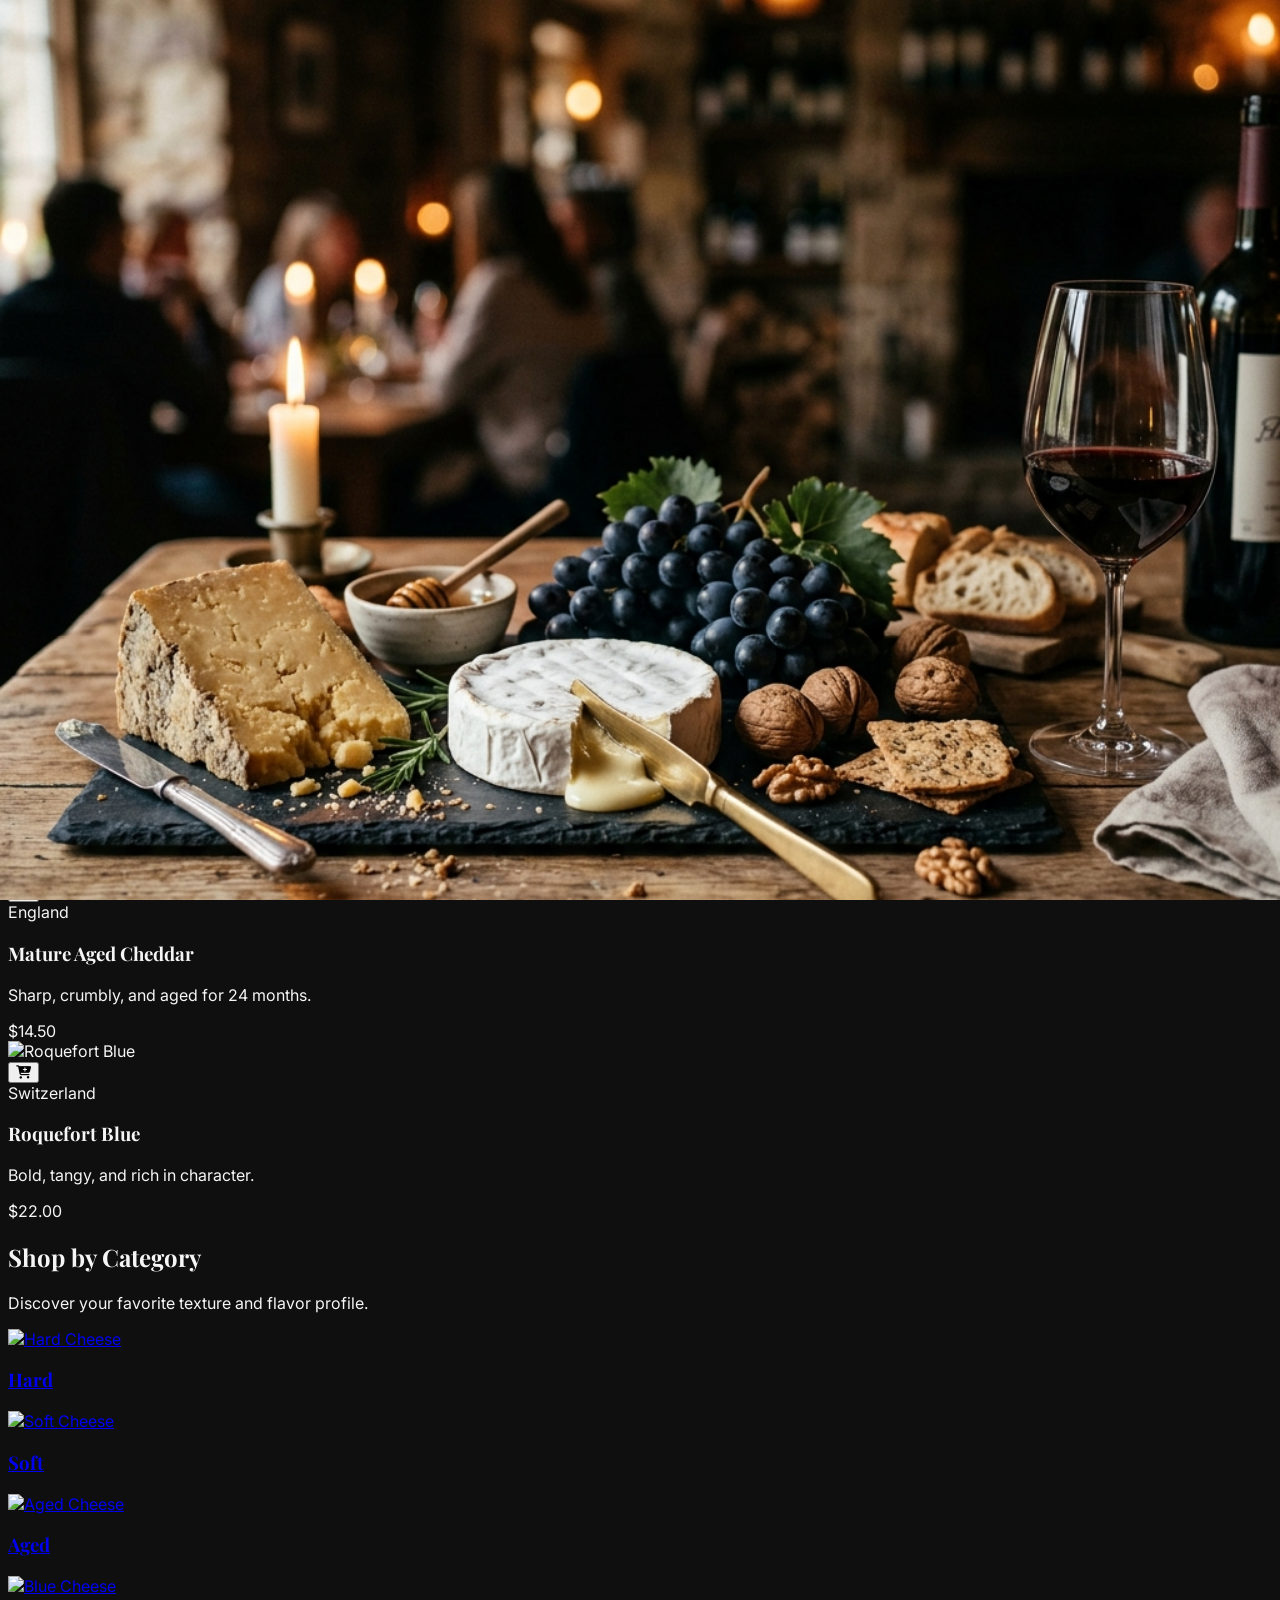
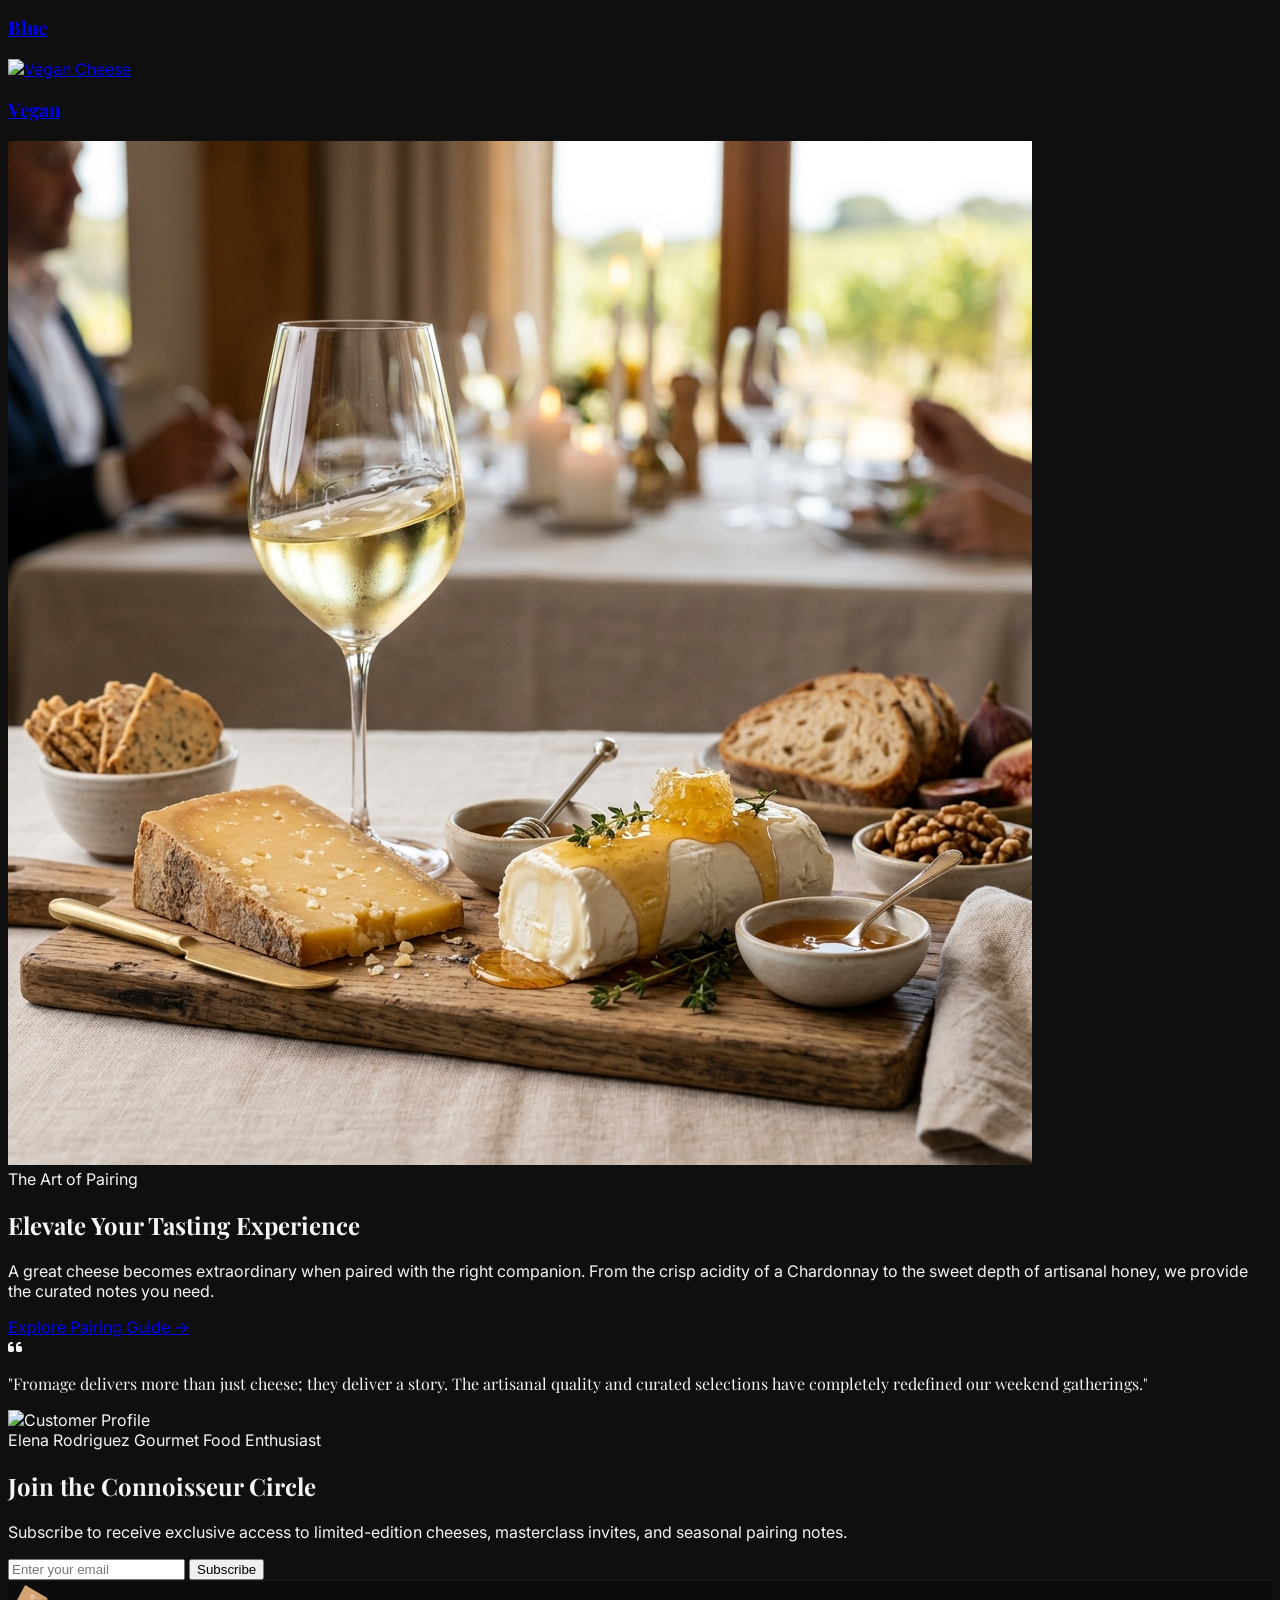
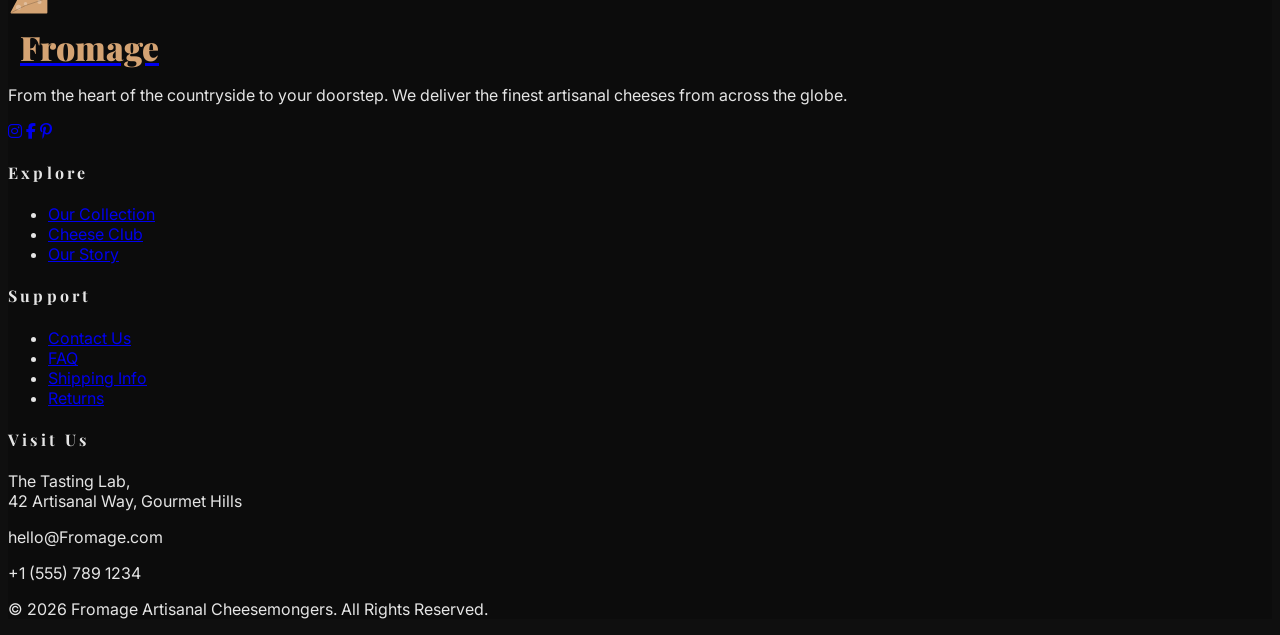
==== commit 3223b8e4: "about" ====
--- a/index.html
+++ b/index.html
@@ -37,6 +37,45 @@
 
 <body class="transition-colors duration-300">
 
+<!DOCTYPE html>
+<html lang="en" data-theme="dark" dir="ltr">
+
+<head>
+    <meta charset="UTF-8">
+    <meta name="viewport" content="width=device-width, initial-scale=1.0">
+    <title>Fromage | Artisanal Cheese & Curated Experience</title>
+    <meta name="description"
+        content="Discover the finest artisanal cheeses, curated subscriptions, and gourmet pairing guides at Fromage.">
+    <!-- Tailwind CDN -->
+    <script src="https://cdn.tailwindcss.com"></script>
+    <script>
+        tailwind.config = {
+            darkMode: 'class',
+            theme: {
+                extend: {
+                    colors: {
+                        primary: '#D4A373',
+                        secondary: '#F4A261',
+                        accent: '#E9C46A',
+                        darkBg: '#0F0F0F',
+                        lightBg: '#FFF8F0',
+                    }
+                }
+            }
+        }
+    </script>
+    <!-- AOS Animation -->
+    <link href="https://unpkg.com/aos@2.3.1/dist/aos.css" rel="stylesheet">
+    <!-- Font Awesome -->
+    <link rel="stylesheet" href="https://cdnjs.cloudflare.com/ajax/libs/font-awesome/6.4.0/css/all.min.css">
+    <!-- Favicon -->
+    <link rel="icon" type="image/png" href="img/logo_primary.svg">
+    <!-- Custom CSS -->
+    <link rel="stylesheet" href="css/style.css">
+</head>
+
+<body class="transition-colors duration-300">
+
     <!-- Scroll to Top -->
     <button id="scroll-to-top" class="bg-primary text-white p-3 rounded-full shadow-lg hover-lift">
         <i class="fas fa-arrow-up"></i>
@@ -44,7 +83,7 @@
 
     <!-- Header Section -->
     <header class="fixed w-full z-50 glass transition-all duration-300">
-        <nav class="container mx-auto px-6 py-3 flex justify-between items-center">
+        <nav class="container mx-auto px-2 md:px-6 py-3 flex justify-between items-center">
             <!-- Logo -->
             <a href="index.html" class="flex items-center group">
                                 <img src="img/logo_primary.svg" alt="Fromage Logo" class="navbar-logo">
@@ -66,7 +105,7 @@
             </ul>
 
             <!-- Icons/Toggles -->
-            <div class="flex items-center space-x-6">
+            <div class="flex items-center space-x-3 md:space-x-6">
                 <!-- RTL Toggle -->
                 <button id="rtl-toggle" class="rtl-switch" title="Toggle RTL"><i class="fas fa-right-left"></i></button>
 
@@ -94,24 +133,24 @@
 
         <!-- Mobile Menu (Drawer) -->
         <div id="mobile-menu"
-            class="hidden lg:hidden fixed inset-y-0 right-0 w-64 glass z-50 p-10 flex flex-col space-y-6">
-            <a href="index.html" class="text-lg font-medium hover:text-primary border-b border-white/10 pb-2">Home 1</a>
-            <a href="home2.html" class="text-lg font-medium hover:text-primary border-b border-white/10 pb-2">Home 2</a>
-            <a href="about.html" class="text-lg font-medium hover:text-primary border-b border-white/10 pb-2">About</a>
-            <a href="shop.html" class="text-lg font-medium hover:text-primary border-b border-white/10 pb-2">Shop</a>
+            class="hidden lg:hidden fixed inset-y-0 right-0 w-64 bg-lightBg dark:bg-darkBg z-50 p-10 flex flex-col space-y-6 shadow-2xl transition-colors duration-300">
+            <a href="index.html" class="text-lg font-medium hover:text-primary border-b border-black/10 dark:border-white/10 pb-2">Home 1</a>
+            <a href="home2.html" class="text-lg font-medium hover:text-primary border-b border-black/10 dark:border-white/10 pb-2">Home 2</a>
+            <a href="about.html" class="text-lg font-medium hover:text-primary border-b border-black/10 dark:border-white/10 pb-2">About</a>
+            <a href="shop.html" class="text-lg font-medium hover:text-primary border-b border-black/10 dark:border-white/10 pb-2">Shop</a>
             <a href="subscription.html"
-                class="text-lg font-medium hover:text-primary border-b border-white/10 pb-2">Subscription</a>
+                class="text-lg font-medium hover:text-primary border-b border-black/10 dark:border-white/10 pb-2">Subscription</a>
             <a href="dashboard.html"
-                class="text-lg font-medium hover:text-primary border-b border-white/10 pb-2">Dashboard</a>
+                class="text-lg font-medium hover:text-primary border-b border-black/10 dark:border-white/10 pb-2">Dashboard</a>
             <a href="contact.html"
-                class="text-lg font-medium hover:text-primary border-b border-white/10 pb-2">Contact</a>
+                class="text-lg font-medium hover:text-primary border-b border-black/10 dark:border-white/10 pb-2">Contact</a>
             <a href="login.html"
-                class="text-lg font-medium hover:text-primary border-b border-white/10 pb-2">Account</a>
+                class="text-lg font-medium hover:text-primary border-b border-black/10 dark:border-white/10 pb-2">Account</a>
         </div>
     </header>
 
     <!-- Hero Section -->
-    <section class="relative h-[100vh] flex items-center justify-center overflow-hidden">
+    <section class="relative min-h-screen flex items-center justify-center overflow-hidden pt-32 md:pt-0">
         <div class="hero-slider absolute inset-0 z-0">
             <div class="hero-slide active" style="background-image: url('img/hero1.png');"></div>
             <div class="hero-slide" style="background-image: url('img/hero2.png');"></div>
@@ -221,7 +260,7 @@
     </section>
 
     <!-- Categories Section -->
-    <section class="py-10 bg-white/5">
+    <section class="py-10 bg-black/5 dark:bg-white/5">
         <div class="container mx-auto px-6 text-center mb-6" data-aos="fade-up">
             <h2 class="text-4xl md:text-5xl font-serif font-bold mb-4">Shop by Category</h2>
             <p class="text-gray-400">Discover your favorite texture and flavor profile.</p>
@@ -277,7 +316,7 @@
     </section>
 
     <!-- Featured Pairings Section -->
-    <section class="py-10 overflow-hidden bg-darkBg">
+    <section class="py-10 overflow-hidden bg-lightBg dark:bg-darkBg">
         <div class="container mx-auto px-6">
             <div class="flex flex-col lg:flex-row items-center gap-10">
                 <div class="w-full lg:w-1/2 order-2 lg:order-1" data-aos="fade-right">
@@ -299,7 +338,7 @@
     </section>
 
     <!-- Testimonials Section -->
-    <section class="py-10 bg-white/5">
+    <section class="py-10 bg-black/5 dark:bg-white/5">
         <div class="container mx-auto px-6 text-center">
             <div class="max-w-4xl mx-auto" data-aos="fade-up">
                 <i class="fas fa-quote-left text-primary text-5xl mb-8"></i>
@@ -338,19 +377,19 @@
                     <!-- Footer -->
     <footer class="py-10 border-t border-white/5">
         <div class="container mx-auto px-6">
-            <div class="grid grid-cols-1 md:grid-cols-2 lg:grid-cols-4 gap-12 lg:gap-16 mb-8 text-center lg:text-left items-stretch">
+            <div class="grid grid-cols-1 md:grid-cols-2 lg:grid-cols-4 gap-12 lg:gap-16 mb-8 text-center lg:text-left items-start">
                 <!-- Column 1: Brand & Desc -->
                 <div class="flex flex-col h-full">
-                    <div class="mb-8">
+                    <div class="mb-4">
                         <a href="index.html" class="flex items-center group justify-center lg:justify-start">
                             <img src="img/logo_primary.svg" alt="Fromage Logo" class="navbar-logo">
                             <span class="navbar-brand-name">Fromage</span>
                         </a>
                     </div>
-                    <p class="text-gray-400 text-sm leading-relaxed max-w-xs mx-auto lg:mx-0 mb-8">
+                    <p class="text-gray-400 text-sm leading-relaxed max-w-xs mx-auto lg:mx-0 mb-4">
                         From the heart of the countryside to your doorstep. We deliver the finest artisanal cheeses from across the globe.
                     </p>
-                    <div class="flex space-x-6 text-xl justify-center lg:justify-start mt-auto pt-4">
+                    <div class="flex space-x-6 text-xl justify-center lg:justify-start pt-4">
                         <a href="#" class="text-gray-400 hover:text-primary transition-colors hover-lift"><i class="fab fa-instagram"></i></a>
                         <a href="#" class="text-gray-400 hover:text-primary transition-colors hover-lift"><i class="fab fa-facebook-f"></i></a>
                         <a href="#" class="text-gray-400 hover:text-primary transition-colors hover-lift"><i class="fab fa-pinterest-p"></i></a>
@@ -358,8 +397,8 @@
                 </div>
 
                 <!-- Column 2: Explore -->
-                <div class="flex flex-col h-full">
-                    <h4 class="font-bold uppercase tracking-widest mb-8 text-sm">Explore</h4>
+                <div class="flex flex-col">
+                    <h4 class="font-bold uppercase tracking-widest mb-4 text-sm">Explore</h4>
                     <ul class="space-y-4 text-gray-400 text-sm">
                         <li><a href="shop.html">Our Collection</a></li>
                         <li><a href="subscription.html">Cheese Club</a></li>
@@ -368,8 +407,8 @@
                 </div>
 
                 <!-- Column 3: Support -->
-                <div class="flex flex-col h-full">
-                    <h4 class="font-bold uppercase tracking-widest mb-8 text-sm">Support</h4>
+                <div class="flex flex-col">
+                    <h4 class="font-bold uppercase tracking-widest mb-4 text-sm">Support</h4>
                     <ul class="space-y-4 text-gray-400 text-sm">
                         <li><a href="contact.html">Contact Us</a></li>
                         <li><a href="contact.html#faq">FAQ</a></li>
@@ -379,12 +418,12 @@
                 </div>
 
                 <!-- Column 4: Visit Us -->
-                <div class="flex flex-col h-full">
-                    <h4 class="font-bold uppercase tracking-widest mb-8 text-sm">Visit Us</h4>
+                <div class="flex flex-col">
+                    <h4 class="font-bold uppercase tracking-widest mb-4 text-sm">Visit Us</h4>
                     <div class="space-y-4 text-gray-400 text-sm">
                         <p class="italic leading-relaxed">The Tasting Lab,<br>42 Artisanal Way, Gourmet Hills</p>
                     </div>
-                    <div class="mt-auto pt-4 space-y-2 text-sm">
+                    <div class="pt-6 space-y-2 text-sm">
                         <p class="text-primary font-bold">hello@Fromage.com</p>
                         <p class="text-gray-500 font-bold">+1 (555) 789 1234</p>
                     </div>
--- a/css/style.css
+++ b/css/style.css
@@ -186,6 +186,16 @@
     }
 }
 
+@media (max-width: 400px) {
+    .navbar-logo {
+        height: 32px;
+    }
+    .navbar-brand-name {
+        font-size: 1.1rem;
+        margin-left: 0.3rem;
+    }
+}
+
 .footer-logo {
     height: 80px;
 }
--- a/css/style.css
+++ b/css/style.css
@@ -186,6 +186,16 @@
     }
 }
 
+@media (max-width: 400px) {
+    .navbar-logo {
+        height: 32px;
+    }
+    .navbar-brand-name {
+        font-size: 1.1rem;
+        margin-left: 0.3rem;
+    }
+}
+
 .footer-logo {
     height: 80px;
 }
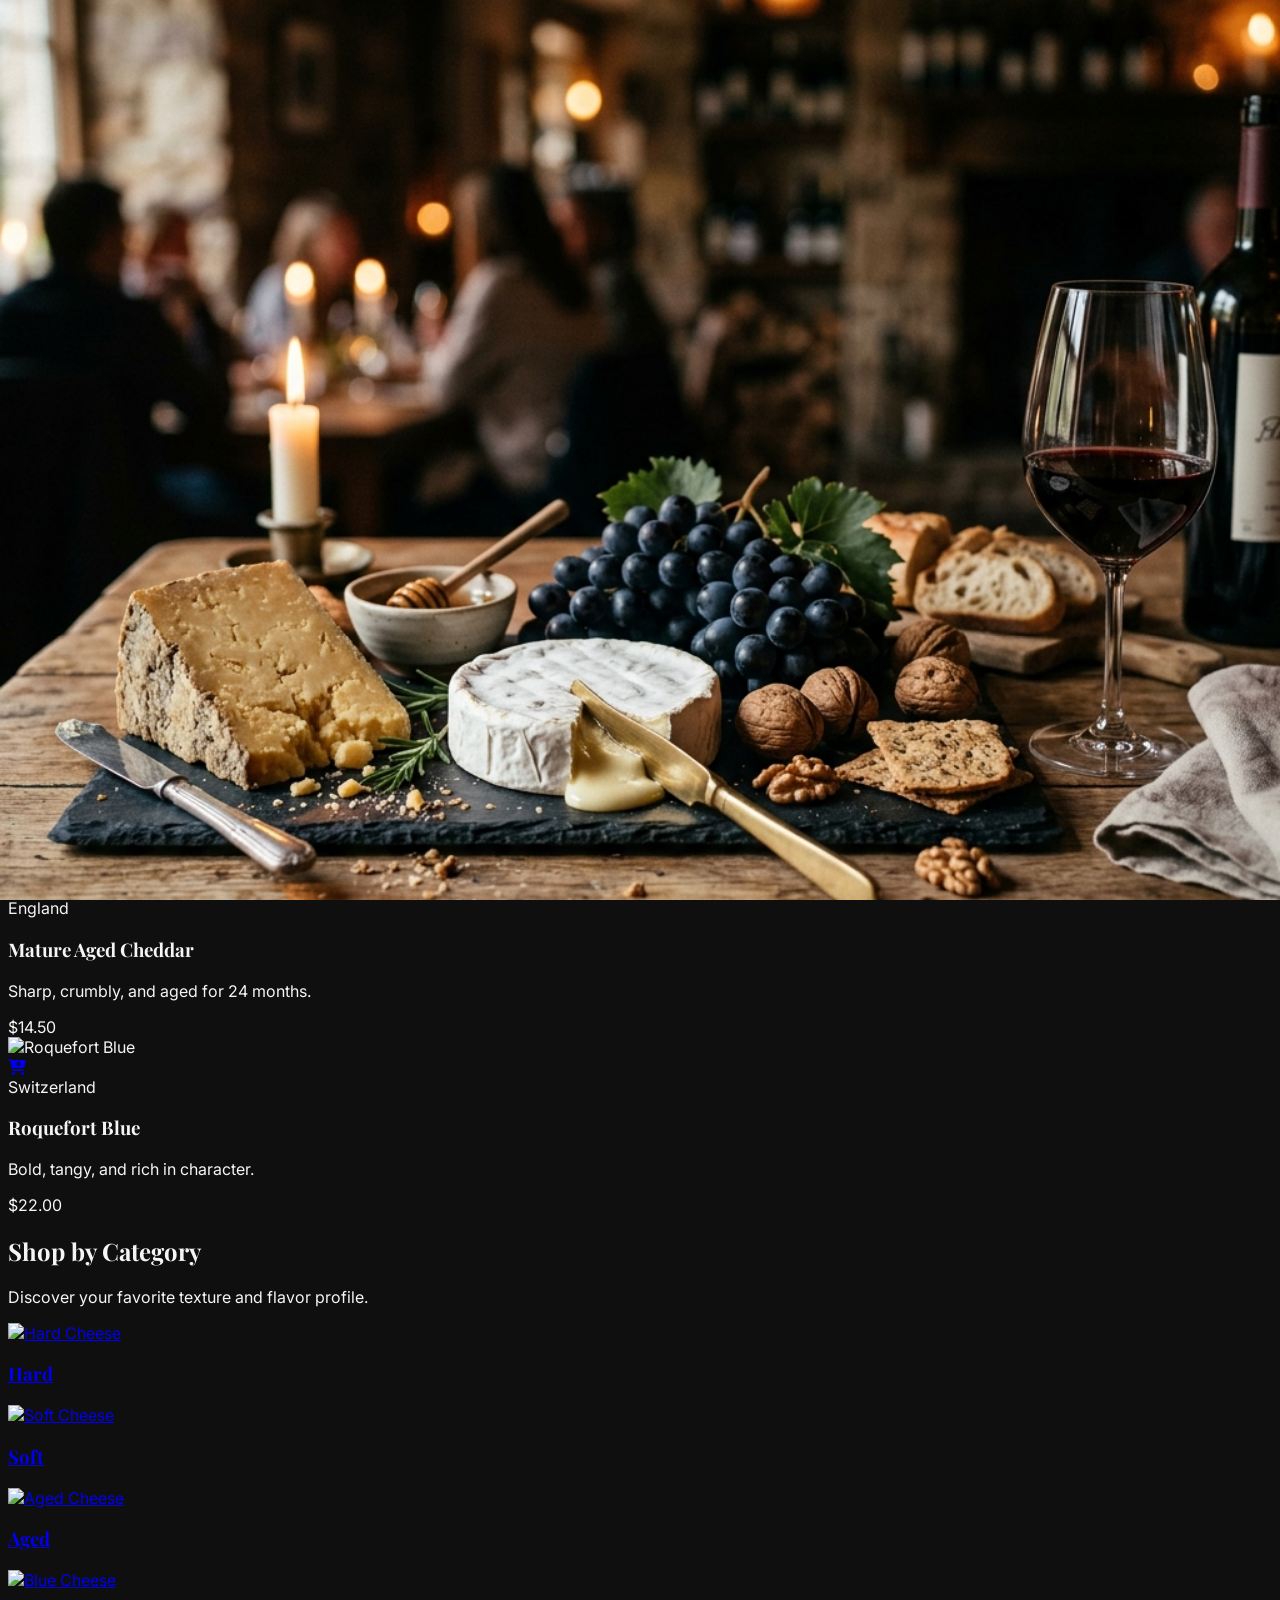
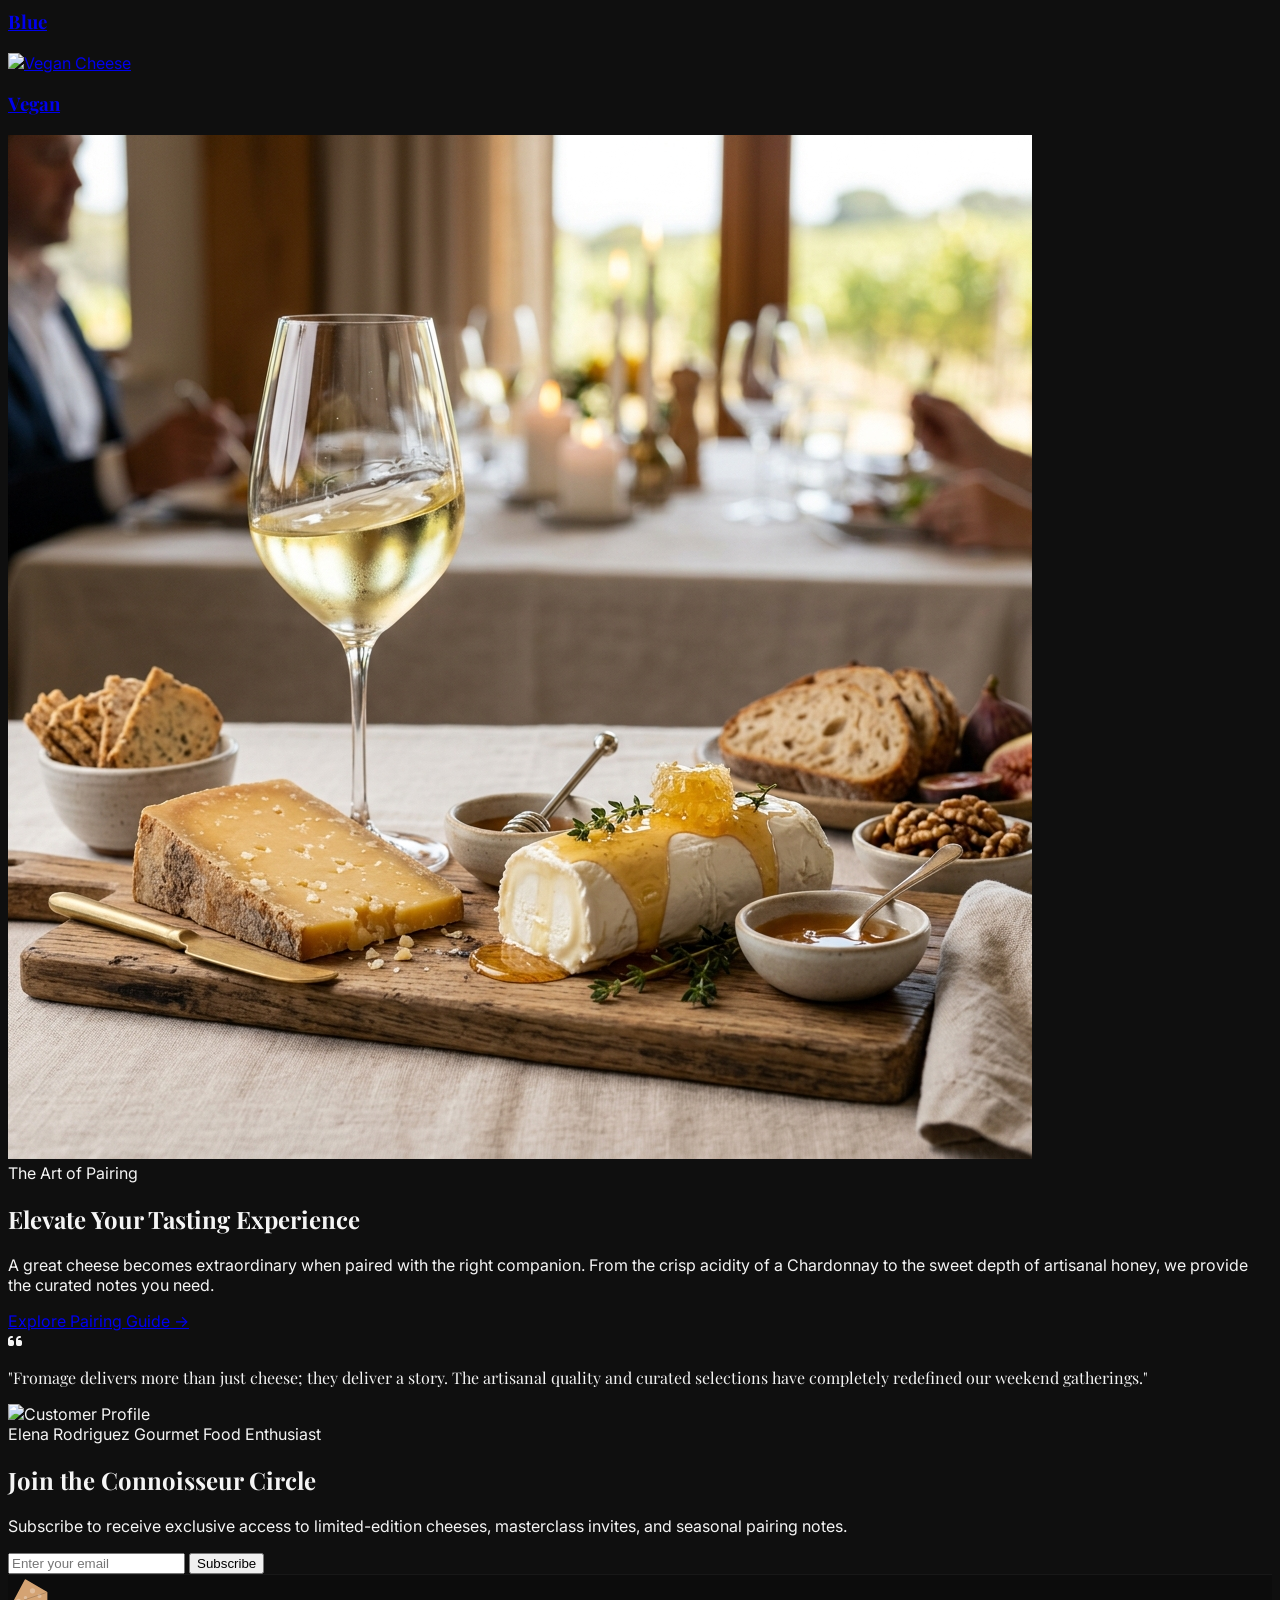
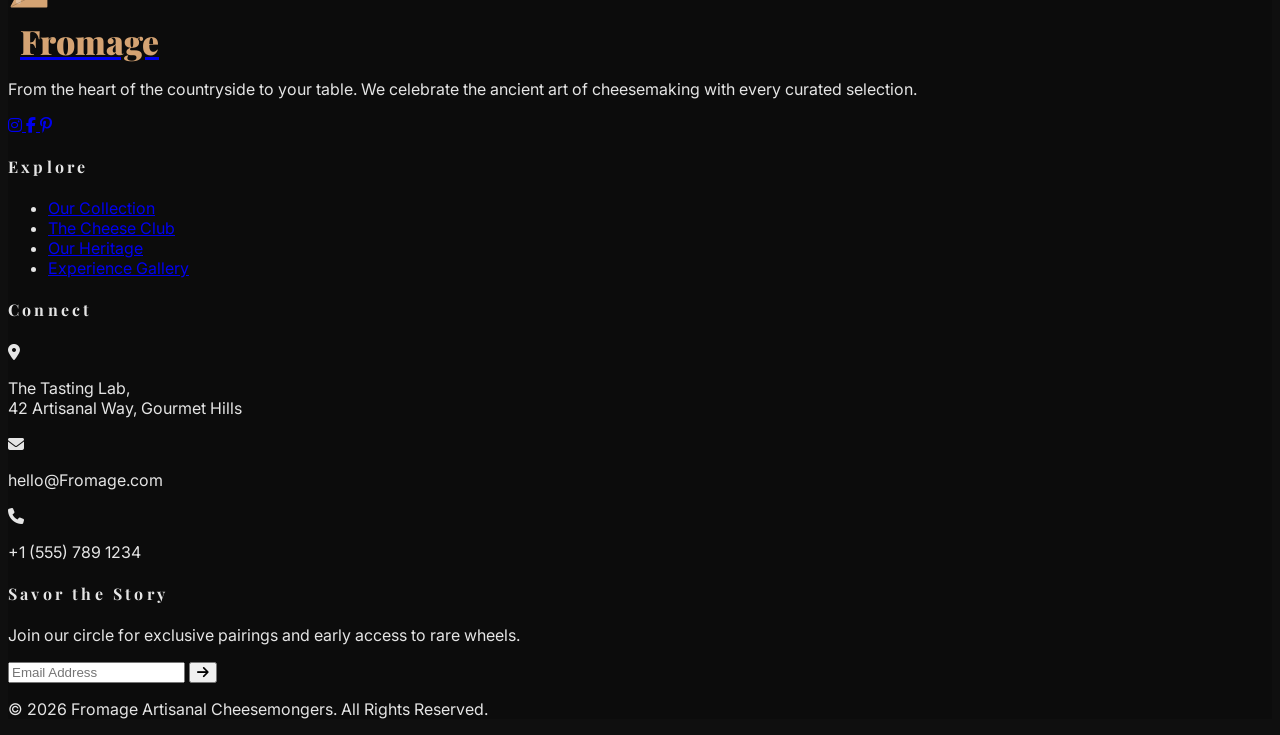
==== commit c4d1208e: "signup" ====
--- a/index.html
+++ b/index.html
@@ -37,45 +37,6 @@
 
 <body class="transition-colors duration-300">
 
-<!DOCTYPE html>
-<html lang="en" data-theme="dark" dir="ltr">
-
-<head>
-    <meta charset="UTF-8">
-    <meta name="viewport" content="width=device-width, initial-scale=1.0">
-    <title>Fromage | Artisanal Cheese & Curated Experience</title>
-    <meta name="description"
-        content="Discover the finest artisanal cheeses, curated subscriptions, and gourmet pairing guides at Fromage.">
-    <!-- Tailwind CDN -->
-    <script src="https://cdn.tailwindcss.com"></script>
-    <script>
-        tailwind.config = {
-            darkMode: 'class',
-            theme: {
-                extend: {
-                    colors: {
-                        primary: '#D4A373',
-                        secondary: '#F4A261',
-                        accent: '#E9C46A',
-                        darkBg: '#0F0F0F',
-                        lightBg: '#FFF8F0',
-                    }
-                }
-            }
-        }
-    </script>
-    <!-- AOS Animation -->
-    <link href="https://unpkg.com/aos@2.3.1/dist/aos.css" rel="stylesheet">
-    <!-- Font Awesome -->
-    <link rel="stylesheet" href="https://cdnjs.cloudflare.com/ajax/libs/font-awesome/6.4.0/css/all.min.css">
-    <!-- Favicon -->
-    <link rel="icon" type="image/png" href="img/logo_primary.svg">
-    <!-- Custom CSS -->
-    <link rel="stylesheet" href="css/style.css">
-</head>
-
-<body class="transition-colors duration-300">
-
     <!-- Scroll to Top -->
     <button id="scroll-to-top" class="bg-primary text-white p-3 rounded-full shadow-lg hover-lift">
         <i class="fas fa-arrow-up"></i>
@@ -87,12 +48,12 @@
             <!-- Logo -->
             <a href="index.html" class="flex items-center group">
                                 <img src="img/logo_primary.svg" alt="Fromage Logo" class="navbar-logo">
-                                <span class="navbar-brand-name">Fromage</span>
+                                <span class="navbar-brand-name hidden sm:block">Fromage</span>
                             </a>
 
             <!-- Desktop Navigation -->
             <ul id="desktop-nav"
-                class="hidden lg:flex items-center space-x-8 text-sm font-medium uppercase tracking-widest">
+                class="hidden xl:flex items-center space-x-8 text-sm font-medium uppercase tracking-widest">
                 <li><a href="index.html" class="nav-link-active hover:text-primary transition-colors">Home 1</a></li>
                 <li><a href="home2.html" class="hover:text-primary transition-colors">Home 2</a></li>
                 <li><a href="about.html" class="hover:text-primary transition-colors">About</a></li>
@@ -107,7 +68,8 @@
             <!-- Icons/Toggles -->
             <div class="flex items-center space-x-3 md:space-x-6">
                 <!-- RTL Toggle -->
-                <button id="rtl-toggle" class="rtl-switch" title="Toggle RTL"><i class="fas fa-right-left"></i></button>
+                <button id="rtl-toggle" class="rtl-switch" title="Toggle RTL"><i
+                        class="fas fa-right-left"></i></button>
 
                 <!-- Theme Toggle -->
                 <button id="theme-toggle" class="text-xl hover:text-primary transition-colors">
@@ -122,10 +84,10 @@
                 </a>
 
                 <!-- Sign Up Button -->
-                <a href="signup.html" class="hidden lg:block bg-primary text-white px-6 py-2 rounded-full font-bold hover:bg-primary-hover transition-all text-sm">Sign Up</a>
+                <a href="signup.html" class="hidden xl:block bg-primary text-white px-6 py-2 rounded-full font-bold hover:bg-primary-hover transition-all text-sm">Sign Up</a>
 
                 <!-- Hamburger Menu (Tablet & Mobile) -->
-                <button id="menu-btn" class="lg:hidden text-2xl">
+                <button id="menu-btn" class="xl:hidden text-2xl">
                     <i class="fas fa-bars"></i>
                 </button>
             </div>
@@ -133,7 +95,7 @@
 
         <!-- Mobile Menu (Drawer) -->
         <div id="mobile-menu"
-            class="hidden lg:hidden fixed inset-y-0 right-0 w-64 bg-lightBg dark:bg-darkBg z-50 p-10 flex flex-col space-y-6 shadow-2xl transition-colors duration-300">
+            class="hidden xl:hidden fixed inset-y-0 right-0 w-64 bg-lightBg dark:bg-darkBg z-50 p-10 flex flex-col space-y-6 shadow-2xl transition-colors duration-300">
             <a href="index.html" class="text-lg font-medium hover:text-primary border-b border-black/10 dark:border-white/10 pb-2">Home 1</a>
             <a href="home2.html" class="text-lg font-medium hover:text-primary border-b border-black/10 dark:border-white/10 pb-2">Home 2</a>
             <a href="about.html" class="text-lg font-medium hover:text-primary border-b border-black/10 dark:border-white/10 pb-2">About</a>
@@ -144,8 +106,8 @@
                 class="text-lg font-medium hover:text-primary border-b border-black/10 dark:border-white/10 pb-2">Dashboard</a>
             <a href="contact.html"
                 class="text-lg font-medium hover:text-primary border-b border-black/10 dark:border-white/10 pb-2">Contact</a>
-            <a href="login.html"
-                class="text-lg font-medium hover:text-primary border-b border-black/10 dark:border-white/10 pb-2">Account</a>
+            <a href="signup.html"
+                class="bg-primary text-white text-center rounded-full py-3 px-8 font-bold hover:bg-primary-hover transition-all shadow-lg shadow-primary/20 mt-6 block">Sign Up</a>
         </div>
     </header>
 
@@ -200,17 +162,17 @@
                             New</div>
                         <div
                             class="absolute bottom-4 right-4 translate-y-20 opacity-0 group-hover:translate-y-0 group-hover:opacity-100 transition-all">
-                            <button
+                            <a href="cart.html"
                                 class="bg-white text-darkBg p-4 rounded-full hover:bg-primary hover:text-white transition-colors">
                                 <i class="fas fa-cart-plus"></i>
-                            </button>
-                        </div>
-                    </div>
-                    <div>
+                            </a>
+                        </div>
+                    </div>
+                    <div class="flex flex-col items-center text-center">
                         <span class="text-primary text-sm font-semibold uppercase tracking-widest">France</span>
                         <h3 class="text-xl font-serif font-bold mt-1">Triple Cream Brie</h3>
                         <p class="text-gray-500 text-sm mb-4">Buttery, velvety, and incredibly smooth.</p>
-                        <span class="text-2xl font-bold text-primary">$18.00</span>
+                        <span class="text-2xl font-bold text-primary block text-center">$18.00</span>
                     </div>
                 </div>
 
@@ -221,17 +183,17 @@
                             alt="Mature Aged Cheddar" class="w-full h-full object-cover">
                         <div
                             class="absolute bottom-4 right-4 translate-y-20 opacity-0 group-hover:translate-y-0 group-hover:opacity-100 transition-all">
-                            <button
+                            <a href="cart.html"
                                 class="bg-white text-darkBg p-4 rounded-full hover:bg-primary hover:text-white transition-colors">
                                 <i class="fas fa-cart-plus"></i>
-                            </button>
-                        </div>
-                    </div>
-                    <div>
+                            </a>
+                        </div>
+                    </div>
+                    <div class="flex flex-col items-center text-center">
                         <span class="text-primary text-sm font-semibold uppercase tracking-widest">England</span>
                         <h3 class="text-xl font-serif font-bold mt-1">Mature Aged Cheddar</h3>
                         <p class="text-gray-500 text-sm mb-4">Sharp, crumbly, and aged for 24 months.</p>
-                        <span class="text-2xl font-bold text-primary">$14.50</span>
+                        <span class="text-2xl font-bold text-primary block text-center">$14.50</span>
                     </div>
                 </div>
 
@@ -242,17 +204,17 @@
                             alt="Roquefort Blue" class="w-full h-full object-cover">
                         <div
                             class="absolute bottom-4 right-4 translate-y-20 opacity-0 group-hover:translate-y-0 group-hover:opacity-100 transition-all">
-                            <button
+                            <a href="cart.html"
                                 class="bg-white text-darkBg p-4 rounded-full hover:bg-primary hover:text-white transition-colors">
                                 <i class="fas fa-cart-plus"></i>
-                            </button>
-                        </div>
-                    </div>
-                    <div>
+                            </a>
+                        </div>
+                    </div>
+                    <div class="flex flex-col items-center text-center">
                         <span class="text-primary text-sm font-semibold uppercase tracking-widest">Switzerland</span>
                         <h3 class="text-xl font-serif font-bold mt-1">Roquefort Blue</h3>
                         <p class="text-gray-500 text-sm mb-4">Bold, tangy, and rich in character.</p>
-                        <span class="text-2xl font-bold text-primary">$22.00</span>
+                        <span class="text-2xl font-bold text-primary block text-center">$22.00</span>
                     </div>
                 </div>
             </div>
@@ -374,64 +336,82 @@
         </div>
     </section>
 
-                    <!-- Footer -->
-    <footer class="py-10 border-t border-white/5">
+    <!-- Footer -->
+    <footer class="py-20 border-t border-black/5 dark:border-white/5 bg-lightBg dark:bg-darkBg transition-colors duration-300">
         <div class="container mx-auto px-6">
-            <div class="grid grid-cols-1 md:grid-cols-2 lg:grid-cols-4 gap-12 lg:gap-16 mb-8 text-center lg:text-left items-start">
-                <!-- Column 1: Brand & Desc -->
-                <div class="flex flex-col h-full">
-                    <div class="mb-4">
+            <div class="grid grid-cols-1 md:grid-cols-2 lg:grid-cols-4 gap-16 mb-16 text-center lg:text-left items-stretch">
+                <!-- Column 1: Brand Identity -->
+                <div class="flex flex-col h-full space-y-8">
+                    <div>
                         <a href="index.html" class="flex items-center group justify-center lg:justify-start">
                             <img src="img/logo_primary.svg" alt="Fromage Logo" class="navbar-logo">
                             <span class="navbar-brand-name">Fromage</span>
                         </a>
                     </div>
-                    <p class="text-gray-400 text-sm leading-relaxed max-w-xs mx-auto lg:mx-0 mb-4">
-                        From the heart of the countryside to your doorstep. We deliver the finest artisanal cheeses from across the globe.
+                    <p class="text-black/60 dark:text-gray-400 text-sm leading-relaxed max-w-xs mx-auto lg:mx-0">
+                        From the heart of the countryside to your table. We celebrate the ancient art of cheesemaking with every curated selection.
                     </p>
-                    <div class="flex space-x-6 text-xl justify-center lg:justify-start pt-4">
-                        <a href="#" class="text-gray-400 hover:text-primary transition-colors hover-lift"><i class="fab fa-instagram"></i></a>
-                        <a href="#" class="text-gray-400 hover:text-primary transition-colors hover-lift"><i class="fab fa-facebook-f"></i></a>
-                        <a href="#" class="text-gray-400 hover:text-primary transition-colors hover-lift"><i class="fab fa-pinterest-p"></i></a>
+                    <div class="flex space-x-4 justify-center lg:justify-start mt-auto">
+                        <a href="#" class="w-10 h-10 rounded-full flex items-center justify-center bg-black/5 dark:bg-white/5 text-black/60 dark:text-gray-400 hover:bg-primary hover:text-white transition-all hover-lift">
+                            <i class="fab fa-instagram"></i>
+                        </a>
+                        <a href="#" class="w-10 h-10 rounded-full flex items-center justify-center bg-black/5 dark:bg-white/5 text-black/60 dark:text-gray-400 hover:bg-primary hover:text-white transition-all hover-lift">
+                            <i class="fab fa-facebook-f"></i>
+                        </a>
+                        <a href="#" class="w-10 h-10 rounded-full flex items-center justify-center bg-black/5 dark:bg-white/5 text-black/60 dark:text-gray-400 hover:bg-primary hover:text-white transition-all hover-lift">
+                            <i class="fab fa-pinterest-p"></i>
+                        </a>
                     </div>
                 </div>
 
                 <!-- Column 2: Explore -->
-                <div class="flex flex-col">
-                    <h4 class="font-bold uppercase tracking-widest mb-4 text-sm">Explore</h4>
-                    <ul class="space-y-4 text-gray-400 text-sm">
-                        <li><a href="shop.html">Our Collection</a></li>
-                        <li><a href="subscription.html">Cheese Club</a></li>
-                        <li><a href="about.html">Our Story</a></li>
+                <div class="flex flex-col h-full space-y-8">
+                    <h4 class="font-bold uppercase tracking-widest text-xs text-primary border-b border-black/5 dark:border-white/10 pb-4">Explore</h4>
+                    <ul class="space-y-4 text-black/60 dark:text-gray-400 text-sm mt-auto">
+                        <li><a href="shop.html" class="hover:text-primary transition-colors hover:translate-x-1 inline-block">Our Collection</a></li>
+                        <li><a href="subscription.html" class="hover:text-primary transition-colors hover:translate-x-1 inline-block">The Cheese Club</a></li>
+                        <li><a href="about.html" class="hover:text-primary transition-colors hover:translate-x-1 inline-block">Our Heritage</a></li>
+                        <li><a href="home2.html" class="hover:text-primary transition-colors hover:translate-x-1 inline-block">Experience Gallery</a></li>
                     </ul>
                 </div>
 
-                <!-- Column 3: Support -->
-                <div class="flex flex-col">
-                    <h4 class="font-bold uppercase tracking-widest mb-4 text-sm">Support</h4>
-                    <ul class="space-y-4 text-gray-400 text-sm">
-                        <li><a href="contact.html">Contact Us</a></li>
-                        <li><a href="contact.html#faq">FAQ</a></li>
-                        <li><a href="#">Shipping Info</a></li>
-                        <li><a href="#">Returns</a></li>
-                    </ul>
-                </div>
-
-                <!-- Column 4: Visit Us -->
-                <div class="flex flex-col">
-                    <h4 class="font-bold uppercase tracking-widest mb-4 text-sm">Visit Us</h4>
-                    <div class="space-y-4 text-gray-400 text-sm">
-                        <p class="italic leading-relaxed">The Tasting Lab,<br>42 Artisanal Way, Gourmet Hills</p>
-                    </div>
-                    <div class="pt-6 space-y-2 text-sm">
-                        <p class="text-primary font-bold">hello@Fromage.com</p>
-                        <p class="text-gray-500 font-bold">+1 (555) 789 1234</p>
-                    </div>
-                </div>
-            </div>
-
-            <!-- Bottom Bar: Legal -->
-            <div class="border-t border-white/5 pt-10 text-center text-xs text-gray-500">
+                <!-- Column 3: Contact & Tasting -->
+                <div class="flex flex-col h-full space-y-8">
+                    <h4 class="font-bold uppercase tracking-widest text-xs text-primary border-b border-black/5 dark:border-white/10 pb-4">Connect</h4>
+                    <div class="flex flex-col items-start w-fit mx-auto lg:mx-0 space-y-6 text-black/60 dark:text-gray-400 text-sm mt-auto">
+                        <div class="flex items-start space-x-4">
+                            <i class="fas fa-map-marker-alt text-primary mt-1 w-5 text-center"></i>
+                            <p class="italic">The Tasting Lab,<br>42 Artisanal Way, Gourmet Hills</p>
+                        </div>
+                        <div class="flex items-center space-x-4">
+                            <i class="fas fa-envelope text-primary w-5 text-center"></i>
+                            <p class="font-bold">hello@Fromage.com</p>
+                        </div>
+                        <div class="flex items-center space-x-4">
+                            <i class="fas fa-phone text-primary w-5 text-center"></i>
+                            <p class="font-bold text-black/40 dark:text-gray-500">+1 (555) 789 1234</p>
+                        </div>
+                    </div>
+                </div>
+
+                <!-- Column 4: Newsletter -->
+                <div class="flex flex-col h-full space-y-8">
+                    <h4 class="font-bold uppercase tracking-widest text-xs text-primary border-b border-black/5 dark:border-white/10 pb-4">Savor the Story</h4>
+                    <p class="text-black/60 dark:text-gray-400 text-sm italic">Join our circle for exclusive pairings and early access to rare wheels.</p>
+                    <form class="space-y-4 mt-auto">
+                        <div class="relative">
+                            <input type="email" placeholder="Email Address" 
+                                class="w-full bg-black/5 dark:bg-white/5 border border-black/10 dark:border-white/10 rounded-full px-6 py-3 text-sm focus:outline-none focus:border-primary transition-all text-black dark:text-white">
+                            <button type="submit" class="absolute right-2 top-1/2 -translate-y-1/2 text-primary hover:text-white transition-colors">
+                                <i class="fas fa-arrow-right"></i>
+                            </button>
+                        </div>
+                    </form>
+                </div>
+            </div>
+
+            <!-- Bottom Legal Bar -->
+            <div class="border-t border-black/5 dark:border-white/5 pt-10 flex justify-center items-center text-[10px] text-black/40 dark:text-gray-500 uppercase tracking-widest">
                 <p>&copy; 2026 Fromage Artisanal Cheesemongers. All Rights Reserved.</p>
             </div>
         </div>
--- a/css/style.css
+++ b/css/style.css
@@ -41,14 +41,35 @@
 /* Glassmorphism Classes */
 .glass {
     background: rgba(255, 255, 255, 0.05);
-    backdrop-filter: blur(8px);
-    -webkit-backdrop-filter: blur(8px);
+    backdrop-filter: blur(12px);
+    -webkit-backdrop-filter: blur(12px);
     border: 1px solid rgba(255, 255, 255, 0.1);
 }
 
 [data-theme="light"] .glass {
     background: rgba(255, 248, 240, 0.7);
     border: 1px solid rgba(212, 163, 115, 0.2);
+}
+
+/* Header scrolled state for better visibility */
+header.header-scrolled {
+    background: rgba(15, 15, 15, 0.95);
+    box-shadow: 0 4px 30px rgba(0, 0, 0, 0.1);
+}
+
+[data-theme="light"] header.header-scrolled {
+    background: rgba(255, 248, 240, 0.95);
+    box-shadow: 0 4px 30px rgba(212, 163, 115, 0.1);
+}
+
+@media (max-width: 1024px) {
+    header.glass {
+        background: rgba(15, 15, 15, 0.9);
+        backdrop-filter: blur(20px);
+    }
+    [data-theme="light"] header.glass {
+        background: rgba(255, 248, 240, 0.95);
+    }
 }
 
 /* RTL Support */
@@ -76,16 +97,18 @@
     transform: scale(1.1);
 }
 
-/* Custom Scrollbar */
-::-webkit-scrollbar {
-    width: 8px;
-}
-::-webkit-scrollbar-track {
-    background: var(--bg-current);
-}
-::-webkit-scrollbar-thumb {
-    background: var(--primary);
-    border-radius: 4px;
+/* Custom Scrollbar (Desktop Only) */
+@media (min-width: 1024px) {
+    ::-webkit-scrollbar {
+        width: 8px;
+    }
+    ::-webkit-scrollbar-track {
+        background: var(--bg-current);
+    }
+    ::-webkit-scrollbar-thumb {
+        background: var(--primary);
+        border-radius: 4px;
+    }
 }
 
 /* Scroll to top */
@@ -103,10 +126,53 @@
     visibility: visible;
 }
 
-/* Sub-nav mobile logic */
 @media (max-width: 1024px) {
     #desktop-nav {
         display: none;
+    }
+
+    #mobile-menu {
+        background-color: var(--bg-current) !important;
+        box-shadow: -10px 0 30px rgba(0, 0, 0, 0.4);
+        border-left: 1px solid rgba(212, 163, 115, 0.1);
+        padding: 1.5rem 1rem !important; /* Smaller padding */
+        z-index: 9999;
+        width: 280px !important;
+        height: 100vh !important;
+        overflow-y: auto; /* Enable scrolling */
+        scrollbar-width: thin;
+        scrollbar-color: var(--primary) transparent;
+    }
+
+    #mobile-menu a {
+        display: block;
+        padding: 0.75rem 1.25rem; /* More compact padding */
+        margin-bottom: 0.25rem; /* Reduced gap */
+        border-radius: 10px;
+        background: rgba(255, 255, 255, 0.05);
+        border-bottom: none !important;
+        transition: var(--transition);
+        color: var(--text-current) !important;
+        font-size: 0.9rem; /* Slightly smaller text */
+    }
+
+    /* Custom scrollbar for mobile menu */
+    #mobile-menu::-webkit-scrollbar {
+        width: 4px;
+    }
+    #mobile-menu::-webkit-scrollbar-thumb {
+        background: var(--primary);
+        border-radius: 10px;
+    }
+
+    [data-theme="light"] #mobile-menu a {
+        background: rgba(0, 0, 0, 0.03);
+    }
+
+    #mobile-menu a:hover {
+        background: var(--primary);
+        color: white !important;
+        transform: translateX(5px);
     }
 }
 
@@ -300,3 +366,8 @@
         background-attachment: scroll; /* Fix for some mobile issues */
     }
 }
+
+/* Sidebar Dashboard Toggle */
+.sidebar.active {
+    transform: translateX(0) !important;
+}
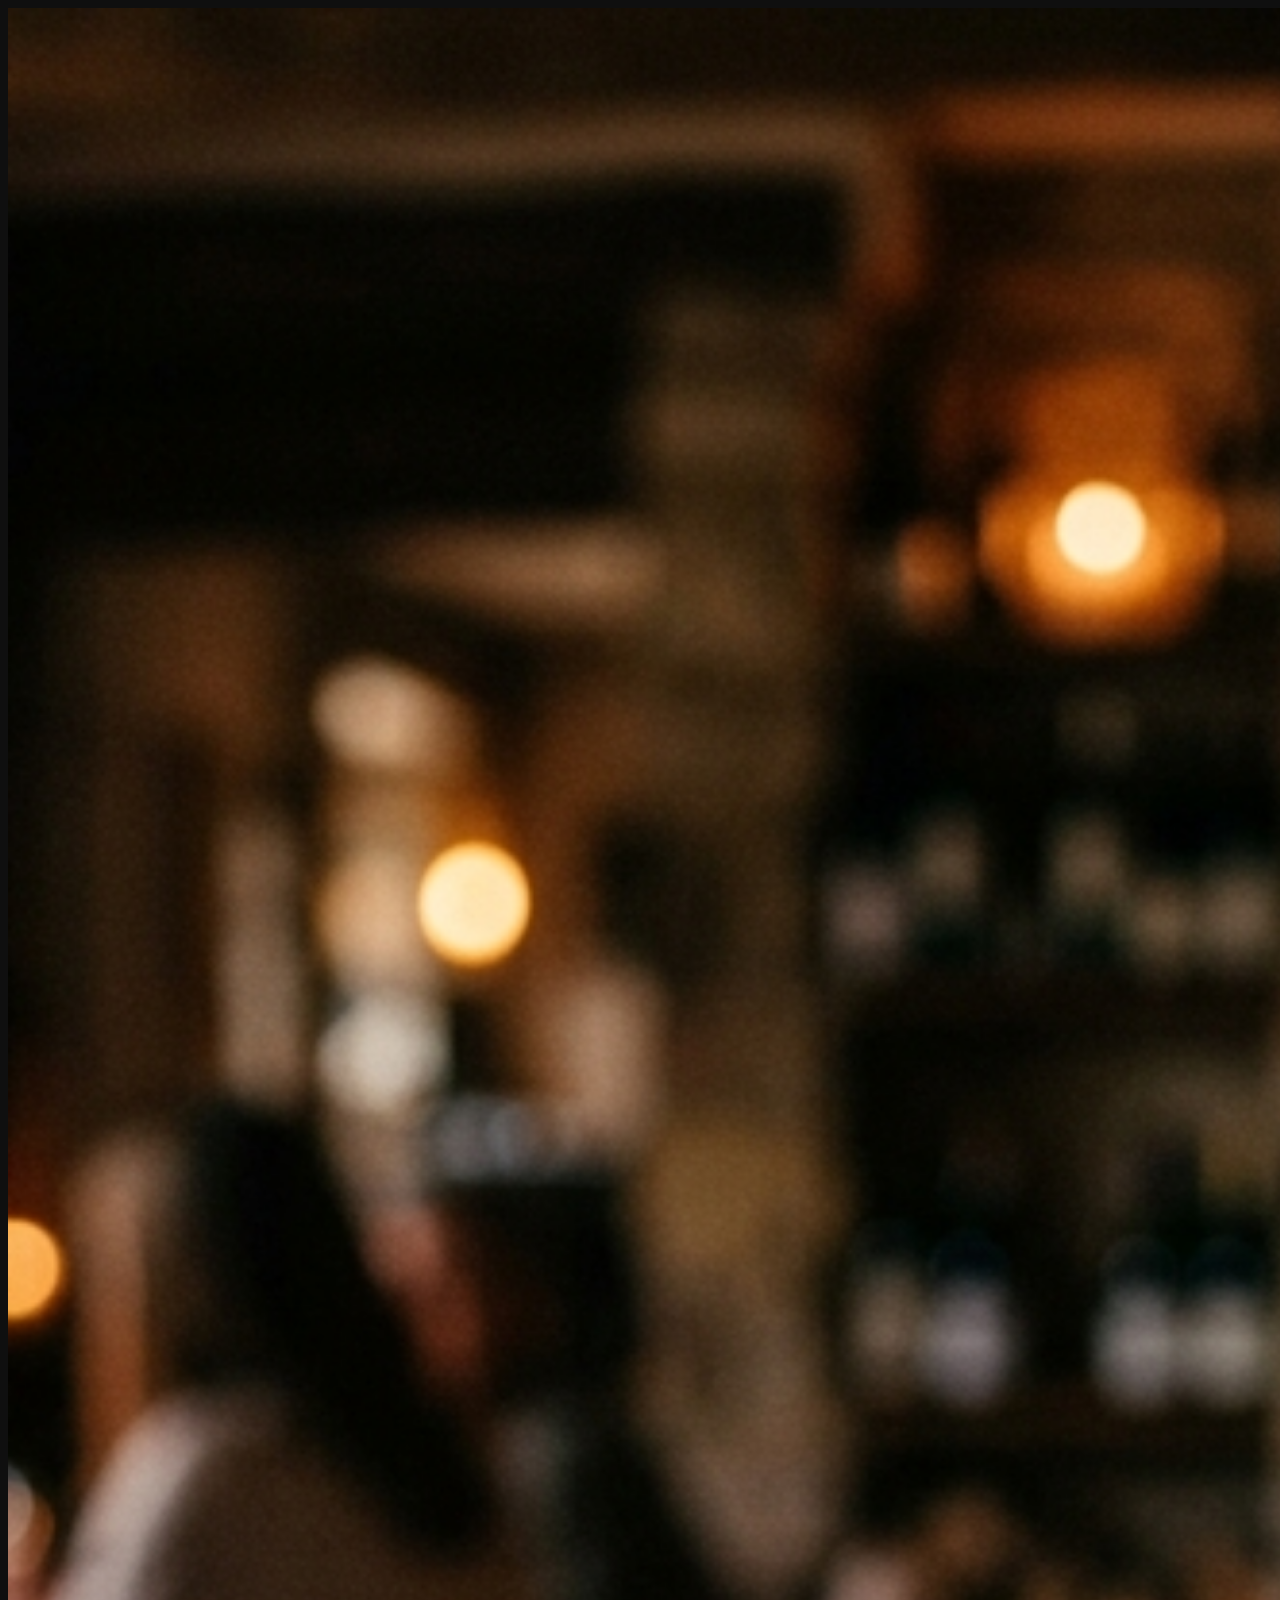
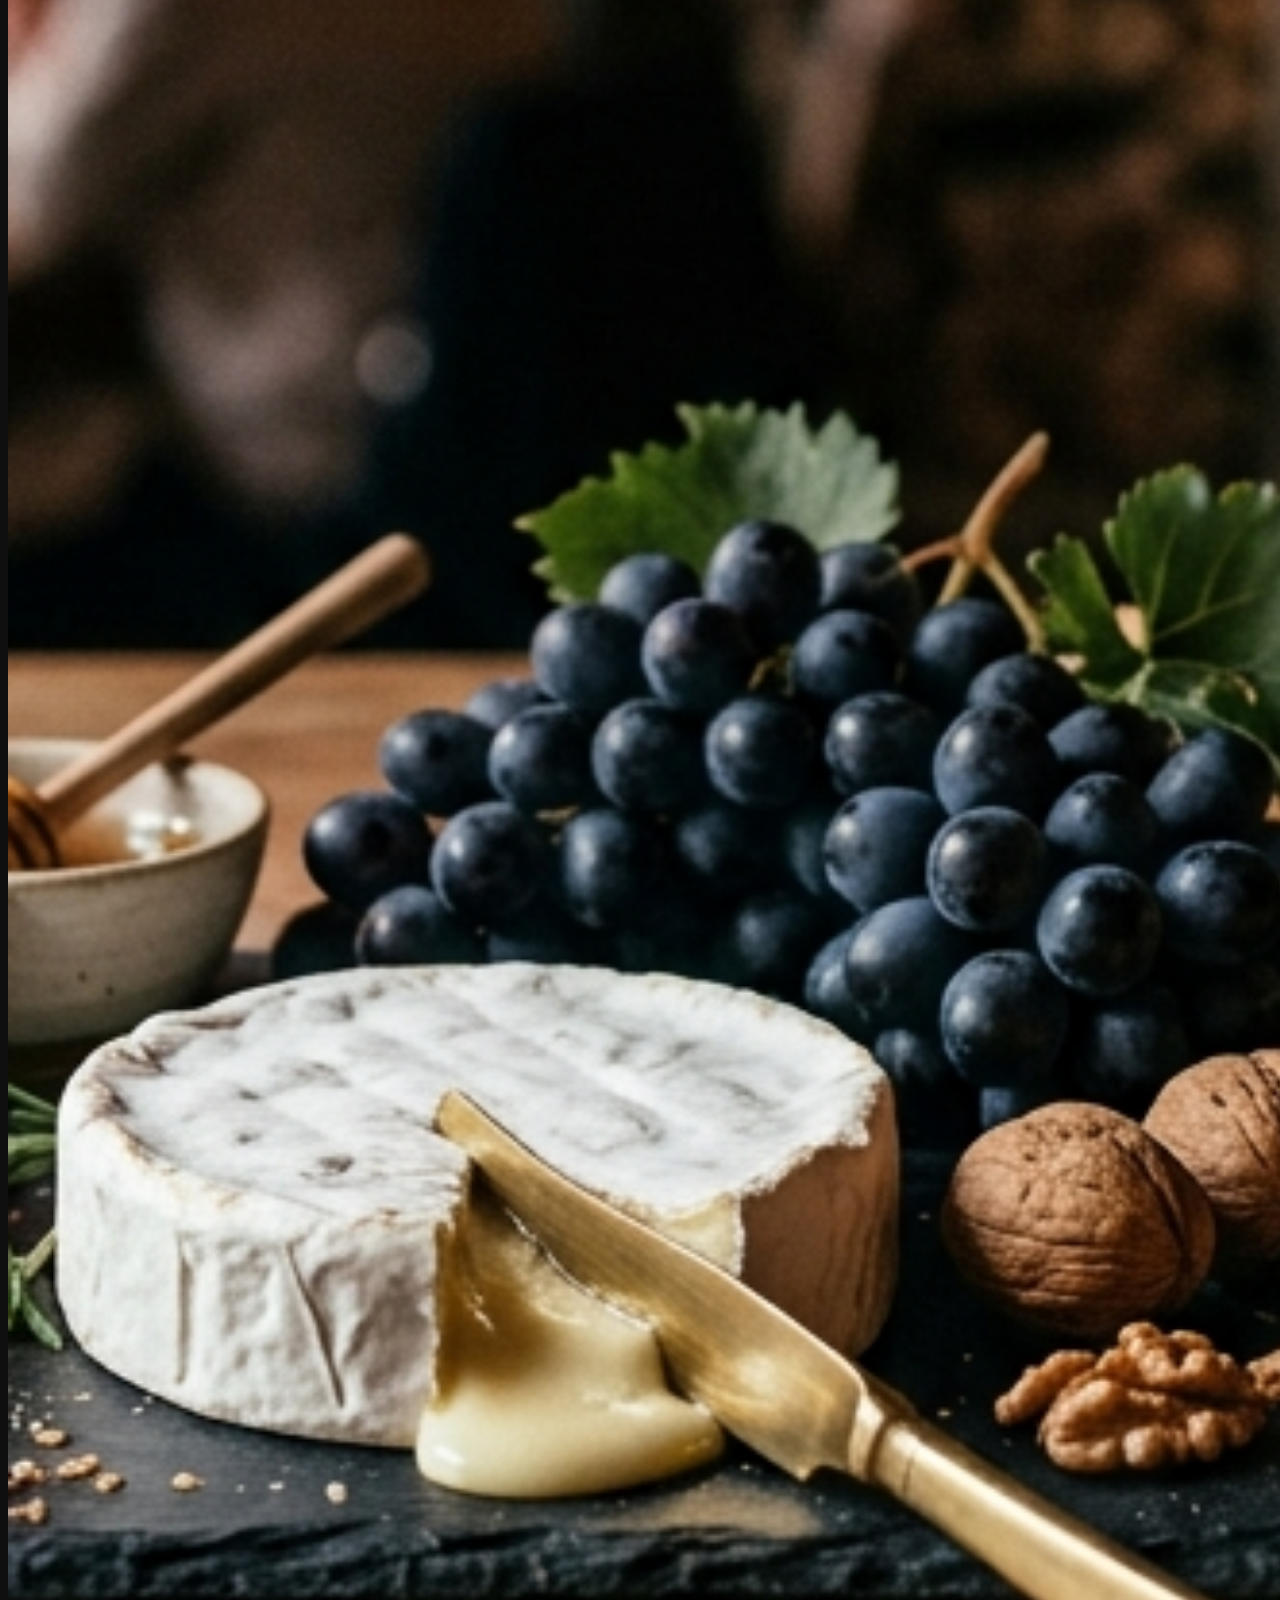
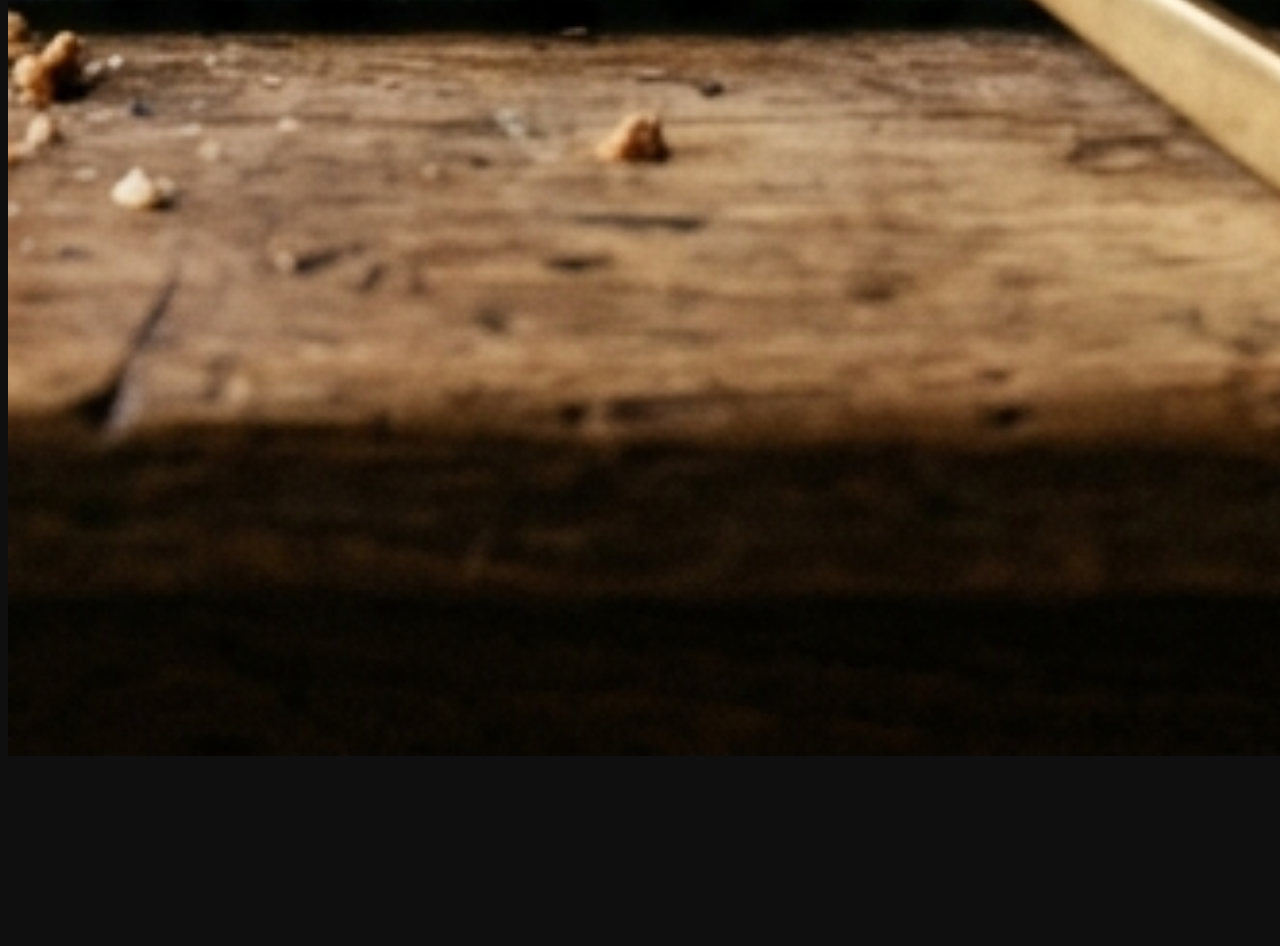
==== commit d0cbea65: "dashboard" ====
--- a/index.html
+++ b/index.html
@@ -48,7 +48,7 @@
             <!-- Logo -->
             <a href="index.html" class="flex items-center group">
                                 <img src="img/logo_primary.svg" alt="Fromage Logo" class="navbar-logo">
-                                <span class="navbar-brand-name hidden sm:block">Fromage</span>
+                                <span class="navbar-brand-name">Fromage</span>
                             </a>
 
             <!-- Desktop Navigation -->
@@ -77,7 +77,7 @@
                 </button>
 
                 <!-- Cart Icon -->
-                <a href="cart.html" class="relative group">
+                <a href="cart.html" class="hidden xl:relative xl:group">
                     <i class="fas fa-shopping-bag text-xl"></i>
                     <span
                         class="absolute -top-2 -right-2 bg-primary text-white text-[10px] w-4 h-4 flex items-center justify-center rounded-full">3</span>
@@ -95,19 +95,26 @@
 
         <!-- Mobile Menu (Drawer) -->
         <div id="mobile-menu"
-            class="hidden xl:hidden fixed inset-y-0 right-0 w-64 bg-lightBg dark:bg-darkBg z-50 p-10 flex flex-col space-y-6 shadow-2xl transition-colors duration-300">
-            <a href="index.html" class="text-lg font-medium hover:text-primary border-b border-black/10 dark:border-white/10 pb-2">Home 1</a>
-            <a href="home2.html" class="text-lg font-medium hover:text-primary border-b border-black/10 dark:border-white/10 pb-2">Home 2</a>
-            <a href="about.html" class="text-lg font-medium hover:text-primary border-b border-black/10 dark:border-white/10 pb-2">About</a>
-            <a href="shop.html" class="text-lg font-medium hover:text-primary border-b border-black/10 dark:border-white/10 pb-2">Shop</a>
+            class="hidden xl:hidden fixed inset-y-0 right-0 w-64 bg-lightBg dark:bg-darkBg z-50 p-10 flex flex-col items-center justify-center space-y-8 shadow-2xl transition-colors duration-300">
+            <a href="index.html" class="text-xl font-serif text-primary transition-all">Home</a>
+            <a href="home2.html" class="text-xl font-serif hover:text-primary transition-all">Home 2</a>
+            <a href="about.html" class="text-xl font-serif hover:text-primary transition-all">About</a>
+            <a href="shop.html" class="text-xl font-serif hover:text-primary transition-all">Shop</a>
             <a href="subscription.html"
-                class="text-lg font-medium hover:text-primary border-b border-black/10 dark:border-white/10 pb-2">Subscription</a>
+                class="text-xl font-serif hover:text-primary transition-all">Subscription</a>
             <a href="dashboard.html"
-                class="text-lg font-medium hover:text-primary border-b border-black/10 dark:border-white/10 pb-2">Dashboard</a>
+                class="text-xl font-serif hover:text-primary transition-all">Dashboard</a>
             <a href="contact.html"
-                class="text-lg font-medium hover:text-primary border-b border-black/10 dark:border-white/10 pb-2">Contact</a>
+                class="text-xl font-serif hover:text-primary transition-all">Contact</a>
+            
+            <div class="w-full h-px bg-black/10 dark:bg-white/10 my-4"></div>
+            
+            <a href="cart.html" class="relative group hover:text-primary transition-all">
+                <i class="fas fa-shopping-bag text-2xl"></i>
+                <span class="absolute -top-2 -right-2 bg-primary text-white text-[10px] w-4 h-4 flex items-center justify-center rounded-full">3</span>
+            </a>
             <a href="signup.html"
-                class="bg-primary text-white text-center rounded-full py-3 px-8 font-bold hover:bg-primary-hover transition-all shadow-lg shadow-primary/20 mt-6 block">Sign Up</a>
+                class="bg-primary text-white text-center rounded-full py-3 px-8 font-bold hover:bg-primary-hover transition-all shadow-lg shadow-primary/20 mt-4 block w-full">Sign Up</a>
         </div>
     </header>
 
@@ -124,7 +131,7 @@
 
         <div class="container mx-auto px-6 relative z-10 text-center" data-aos="fade-up">
             <span class="text-primary uppercase tracking-[0.4em] font-bold mb-4 block">Gourmet Selection</span>
-            <h1 class="text-5xl md:text-8xl font-serif font-bold text-white mb-4 leading-tight">Crafted
+            <h1 class="text-4xl md:text-6xl font-serif text-white mb-4 leading-tight">Crafted
                 Cheese.<br>Curated Experience.</h1>
             <p class="text-lg md:text-2xl text-gray-300 max-w-2xl mx-auto mb-6 italic">
                 From the lush pastures of artisanal farms to your table. Experience cheese like never before.
@@ -145,8 +152,8 @@
         <div class="container mx-auto px-6">
             <div class="flex flex-col md:flex-row justify-between items-end mb-8" data-aos="fade-up">
                 <div>
-                    <h2 class="text-4xl md:text-5xl font-serif font-bold mb-4">The Selection</h2>
-                    <p class="text-gray-400 max-w-md">Our master cheesemakers' top recommendations for this season.</p>
+                    <h2 class="text-3xl md:text-4xl font-serif mb-4">The Selection</h2>
+                    <p class="text-gray-600 dark:text-gray-400 max-w-md">Our master cheesemakers' top recommendations for this season.</p>
                 </div>
                 <a href="shop.html" class="text-primary font-bold hover:underline mt-4 md:mt-0">View all items →</a>
             </div>
@@ -170,8 +177,8 @@
                     </div>
                     <div class="flex flex-col items-center text-center">
                         <span class="text-primary text-sm font-semibold uppercase tracking-widest">France</span>
-                        <h3 class="text-xl font-serif font-bold mt-1">Triple Cream Brie</h3>
-                        <p class="text-gray-500 text-sm mb-4">Buttery, velvety, and incredibly smooth.</p>
+                        <h3 class="text-xl font-serif mt-1">Triple Cream Brie</h3>
+                        <p class="text-gray-700 dark:text-gray-500 text-sm mb-4">Buttery, velvety, and incredibly smooth.</p>
                         <span class="text-2xl font-bold text-primary block text-center">$18.00</span>
                     </div>
                 </div>
@@ -191,8 +198,8 @@
                     </div>
                     <div class="flex flex-col items-center text-center">
                         <span class="text-primary text-sm font-semibold uppercase tracking-widest">England</span>
-                        <h3 class="text-xl font-serif font-bold mt-1">Mature Aged Cheddar</h3>
-                        <p class="text-gray-500 text-sm mb-4">Sharp, crumbly, and aged for 24 months.</p>
+                        <h3 class="text-xl font-serif mt-1">Mature Aged Cheddar</h3>
+                        <p class="text-gray-700 dark:text-gray-500 text-sm mb-4">Sharp, crumbly, and aged for 24 months.</p>
                         <span class="text-2xl font-bold text-primary block text-center">$14.50</span>
                     </div>
                 </div>
@@ -212,8 +219,8 @@
                     </div>
                     <div class="flex flex-col items-center text-center">
                         <span class="text-primary text-sm font-semibold uppercase tracking-widest">Switzerland</span>
-                        <h3 class="text-xl font-serif font-bold mt-1">Roquefort Blue</h3>
-                        <p class="text-gray-500 text-sm mb-4">Bold, tangy, and rich in character.</p>
+                        <h3 class="text-xl font-serif mt-1">Roquefort Blue</h3>
+                        <p class="text-gray-700 dark:text-gray-500 text-sm mb-4">Bold, tangy, and rich in character.</p>
                         <span class="text-2xl font-bold text-primary block text-center">$22.00</span>
                     </div>
                 </div>
@@ -224,8 +231,8 @@
     <!-- Categories Section -->
     <section class="py-10 bg-black/5 dark:bg-white/5">
         <div class="container mx-auto px-6 text-center mb-6" data-aos="fade-up">
-            <h2 class="text-4xl md:text-5xl font-serif font-bold mb-4">Shop by Category</h2>
-            <p class="text-gray-400">Discover your favorite texture and flavor profile.</p>
+            <h2 class="text-3xl md:text-4xl font-serif mb-4">Shop by Category</h2>
+            <p class="text-gray-600 dark:text-gray-400">Discover your favorite texture and flavor profile.</p>
         </div>
 
         <div class="grid grid-cols-2 md:grid-cols-3 lg:grid-cols-5 gap-4 px-4">
@@ -235,7 +242,7 @@
                     class="w-full h-full object-cover transition-transform duration-700 group-hover:scale-110">
                 <div
                     class="absolute inset-0 bg-black/40 group-hover:bg-black/20 transition-all flex items-center justify-center">
-                    <h3 class="text-white text-2xl font-serif font-bold">Hard</h3>
+                    <h3 class="text-white text-xl font-serif">Hard</h3>
                 </div>
             </a>
             <a href="shop.html?cat=soft" class="group relative block aspect-[3/4] overflow-hidden rounded-xl"
@@ -244,7 +251,7 @@
                     class="w-full h-full object-cover transition-transform duration-700 group-hover:scale-110">
                 <div
                     class="absolute inset-0 bg-black/40 group-hover:bg-black/20 transition-all flex items-center justify-center">
-                    <h3 class="text-white text-2xl font-serif font-bold">Soft</h3>
+                    <h3 class="text-white text-xl font-serif">Soft</h3>
                 </div>
             </a>
             <a href="shop.html?cat=aged" class="group relative block aspect-[3/4] overflow-hidden rounded-xl"
@@ -253,7 +260,7 @@
                     class="w-full h-full object-cover transition-transform duration-700 group-hover:scale-110">
                 <div
                     class="absolute inset-0 bg-black/40 group-hover:bg-black/20 transition-all flex items-center justify-center">
-                    <h3 class="text-white text-2xl font-serif font-bold">Aged</h3>
+                    <h3 class="text-white text-xl font-serif">Aged</h3>
                 </div>
             </a>
             <a href="shop.html?cat=blue" class="group relative block aspect-[3/4] overflow-hidden rounded-xl"
@@ -262,7 +269,7 @@
                     class="w-full h-full object-cover transition-transform duration-700 group-hover:scale-110">
                 <div
                     class="absolute inset-0 bg-black/40 group-hover:bg-black/20 transition-all flex items-center justify-center">
-                    <h3 class="text-white text-2xl font-serif font-bold">Blue</h3>
+                    <h3 class="text-white text-xl font-serif">Blue</h3>
                 </div>
             </a>
             <a href="shop.html?cat=vegan" class="group relative block aspect-[3/4] overflow-hidden rounded-xl"
@@ -271,7 +278,7 @@
                     class="w-full h-full object-cover transition-transform duration-700 group-hover:scale-110">
                 <div
                     class="absolute inset-0 bg-black/40 group-hover:bg-black/20 transition-all flex items-center justify-center">
-                    <h3 class="text-white text-2xl font-serif font-bold">Vegan</h3>
+                    <h3 class="text-white text-xl font-serif">Vegan</h3>
                 </div>
             </a>
         </div>
@@ -286,9 +293,9 @@
                 </div>
                 <div class="w-full lg:w-1/2 order-1 lg:order-2" data-aos="fade-left">
                     <span class="text-primary uppercase tracking-[0.4em] font-bold mb-4 block">The Art of Pairing</span>
-                    <h2 class="text-4xl md:text-6xl font-serif font-bold mb-4 leading-tight">Elevate Your Tasting
+                    <h2 class="text-3xl md:text-5xl font-serif mb-4 leading-tight">Elevate Your Tasting
                         Experience</h2>
-                    <p class="text-gray-400 text-lg mb-6 italic">A great cheese becomes extraordinary when paired with
+                    <p class="text-gray-600 dark:text-gray-400 text-lg mb-6 italic">A great cheese becomes extraordinary when paired with
                         the right companion. From the crisp acidity of a Chardonnay to the sweet depth of artisanal
                         honey, we provide the curated notes you need.</p>
                     <a href="blog.html"
@@ -314,7 +321,7 @@
                             alt="Customer Profile">
                     </div>
                     <span class="font-bold text-lg uppercase tracking-widest text-primary">Elena Rodriguez</span>
-                    <span class="text-gray-500 text-sm">Gourmet Food Enthusiast</span>
+                    <span class="text-gray-700 dark:text-gray-500 text-sm">Gourmet Food Enthusiast</span>
                 </div>
             </div>
         </div>
@@ -324,8 +331,8 @@
     <section class="py-10 relative overflow-hidden">
         <div class="absolute inset-0 bg-primary/10"></div>
         <div class="container mx-auto px-6 relative z-10 text-center" data-aos="zoom-in">
-            <h2 class="text-4xl md:text-5xl font-serif font-bold mb-6">Join the Connoisseur Circle</h2>
-            <p class="text-gray-400 mb-6 max-w-xl mx-auto">Subscribe to receive exclusive access to limited-edition
+            <h2 class="text-3xl md:text-4xl font-serif mb-6">Join the Connoisseur Circle</h2>
+            <p class="text-gray-600 dark:text-gray-400 mb-6 max-w-xl mx-auto">Subscribe to receive exclusive access to limited-edition
                 cheeses, masterclass invites, and seasonal pairing notes.</p>
             <form class="flex flex-col sm:flex-row gap-4 max-w-md mx-auto">
                 <input type="email" placeholder="Enter your email"
@@ -348,17 +355,17 @@
                             <span class="navbar-brand-name">Fromage</span>
                         </a>
                     </div>
-                    <p class="text-black/60 dark:text-gray-400 text-sm leading-relaxed max-w-xs mx-auto lg:mx-0">
+                    <p class="text-black/80 dark:text-gray-400 text-sm leading-relaxed max-w-xs mx-auto lg:mx-0">
                         From the heart of the countryside to your table. We celebrate the ancient art of cheesemaking with every curated selection.
                     </p>
                     <div class="flex space-x-4 justify-center lg:justify-start mt-auto">
-                        <a href="#" class="w-10 h-10 rounded-full flex items-center justify-center bg-black/5 dark:bg-white/5 text-black/60 dark:text-gray-400 hover:bg-primary hover:text-white transition-all hover-lift">
+                        <a href="#" class="w-10 h-10 rounded-full flex items-center justify-center bg-black/5 dark:bg-white/5 text-black/80 dark:text-gray-400 hover:bg-primary hover:text-white transition-all hover-lift">
                             <i class="fab fa-instagram"></i>
                         </a>
-                        <a href="#" class="w-10 h-10 rounded-full flex items-center justify-center bg-black/5 dark:bg-white/5 text-black/60 dark:text-gray-400 hover:bg-primary hover:text-white transition-all hover-lift">
+                        <a href="#" class="w-10 h-10 rounded-full flex items-center justify-center bg-black/5 dark:bg-white/5 text-black/80 dark:text-gray-400 hover:bg-primary hover:text-white transition-all hover-lift">
                             <i class="fab fa-facebook-f"></i>
                         </a>
-                        <a href="#" class="w-10 h-10 rounded-full flex items-center justify-center bg-black/5 dark:bg-white/5 text-black/60 dark:text-gray-400 hover:bg-primary hover:text-white transition-all hover-lift">
+                        <a href="#" class="w-10 h-10 rounded-full flex items-center justify-center bg-black/5 dark:bg-white/5 text-black/80 dark:text-gray-400 hover:bg-primary hover:text-white transition-all hover-lift">
                             <i class="fab fa-pinterest-p"></i>
                         </a>
                     </div>
@@ -367,7 +374,7 @@
                 <!-- Column 2: Explore -->
                 <div class="flex flex-col h-full space-y-8">
                     <h4 class="font-bold uppercase tracking-widest text-xs text-primary border-b border-black/5 dark:border-white/10 pb-4">Explore</h4>
-                    <ul class="space-y-4 text-black/60 dark:text-gray-400 text-sm mt-auto">
+                    <ul class="space-y-4 text-black/80 dark:text-gray-400 text-sm mt-auto">
                         <li><a href="shop.html" class="hover:text-primary transition-colors hover:translate-x-1 inline-block">Our Collection</a></li>
                         <li><a href="subscription.html" class="hover:text-primary transition-colors hover:translate-x-1 inline-block">The Cheese Club</a></li>
                         <li><a href="about.html" class="hover:text-primary transition-colors hover:translate-x-1 inline-block">Our Heritage</a></li>
@@ -378,7 +385,7 @@
                 <!-- Column 3: Contact & Tasting -->
                 <div class="flex flex-col h-full space-y-8">
                     <h4 class="font-bold uppercase tracking-widest text-xs text-primary border-b border-black/5 dark:border-white/10 pb-4">Connect</h4>
-                    <div class="flex flex-col items-start w-fit mx-auto lg:mx-0 space-y-6 text-black/60 dark:text-gray-400 text-sm mt-auto">
+                    <div class="flex flex-col items-start w-fit mx-auto lg:mx-0 space-y-6 text-black/80 dark:text-gray-400 text-sm mt-auto">
                         <div class="flex items-start space-x-4">
                             <i class="fas fa-map-marker-alt text-primary mt-1 w-5 text-center"></i>
                             <p class="italic">The Tasting Lab,<br>42 Artisanal Way, Gourmet Hills</p>
@@ -389,7 +396,7 @@
                         </div>
                         <div class="flex items-center space-x-4">
                             <i class="fas fa-phone text-primary w-5 text-center"></i>
-                            <p class="font-bold text-black/40 dark:text-gray-500">+1 (555) 789 1234</p>
+                            <p class="font-bold text-black/60 dark:text-gray-500">+1 (555) 789 1234</p>
                         </div>
                     </div>
                 </div>
@@ -397,7 +404,7 @@
                 <!-- Column 4: Newsletter -->
                 <div class="flex flex-col h-full space-y-8">
                     <h4 class="font-bold uppercase tracking-widest text-xs text-primary border-b border-black/5 dark:border-white/10 pb-4">Savor the Story</h4>
-                    <p class="text-black/60 dark:text-gray-400 text-sm italic">Join our circle for exclusive pairings and early access to rare wheels.</p>
+                    <p class="text-black/80 dark:text-gray-400 text-sm italic">Join our circle for exclusive pairings and early access to rare wheels.</p>
                     <form class="space-y-4 mt-auto">
                         <div class="relative">
                             <input type="email" placeholder="Email Address" 
@@ -411,7 +418,7 @@
             </div>
 
             <!-- Bottom Legal Bar -->
-            <div class="border-t border-black/5 dark:border-white/5 pt-10 flex justify-center items-center text-[10px] text-black/40 dark:text-gray-500 uppercase tracking-widest">
+            <div class="border-t border-black/5 dark:border-white/5 pt-10 flex justify-center items-center text-[10px] text-black/60 dark:text-gray-500 uppercase tracking-widest">
                 <p>&copy; 2026 Fromage Artisanal Cheesemongers. All Rights Reserved.</p>
             </div>
         </div>
@@ -423,13 +430,3 @@
 </body>
 
 </html>
-
-
-
-
-
-
-
-
-
-
--- a/css/style.css
+++ b/css/style.css
@@ -26,16 +26,23 @@
     --text-current: var(--text-light);
 }
 
+html, body {
+    overflow-x: hidden;
+    width: 100%;
+    position: relative;
+    scroll-behavior: smooth;
+}
+
 body {
     font-family: 'Inter', sans-serif;
     background-color: var(--bg-current);
     color: var(--text-current);
     transition: var(--transition);
-    overflow-x: hidden;
-}
-
-h1, h2, h3, h4, .font-serif {
+}
+
+h1, h2, h3, h4, h5, h6, .font-serif {
     font-family: 'Playfair Display', serif;
+    font-weight: 600 !important;
 }
 
 /* Glassmorphism Classes */
@@ -132,16 +139,26 @@
     }
 
     #mobile-menu {
+        position: fixed;
+        top: 0;
+        right: 0;
+        bottom: 0;
+        width: 280px !important;
         background-color: var(--bg-current) !important;
-        box-shadow: -10px 0 30px rgba(0, 0, 0, 0.4);
+        box-shadow: -10px 0 30px rgba(0, 0, 0, 0.2);
         border-left: 1px solid rgba(212, 163, 115, 0.1);
-        padding: 1.5rem 1rem !important; /* Smaller padding */
+        padding: 6rem 1.5rem 2rem !important; /* Proper top padding for close btn space */
         z-index: 9999;
-        width: 280px !important;
         height: 100vh !important;
-        overflow-y: auto; /* Enable scrolling */
-        scrollbar-width: thin;
-        scrollbar-color: var(--primary) transparent;
+        overflow-y: auto;
+        transform: translateX(100%);
+        transition: transform 0.4s cubic-bezier(0.4, 0, 0.2, 1);
+        display: flex !important; /* Override 'hidden' if misused */
+        flex-direction: column;
+    }
+
+    #mobile-menu.active {
+        transform: translateX(0);
     }
 
     #mobile-menu a {
